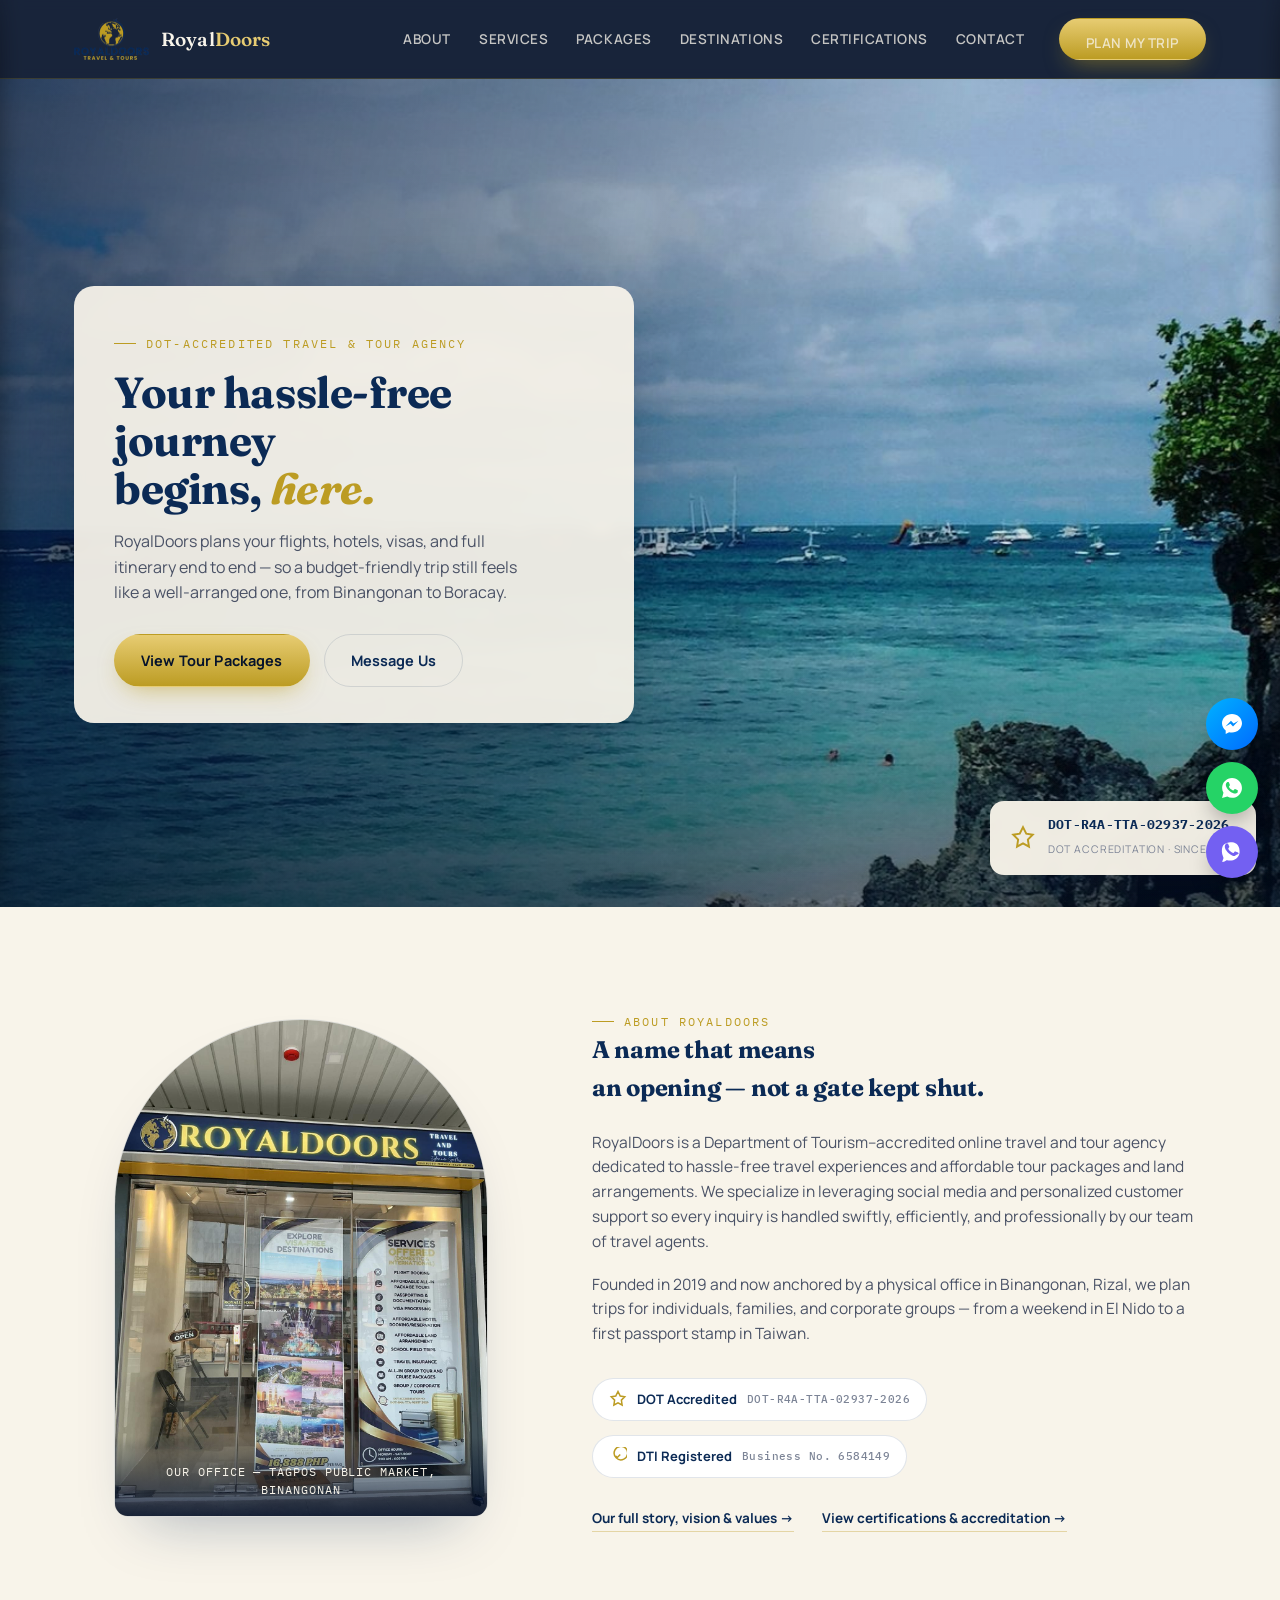
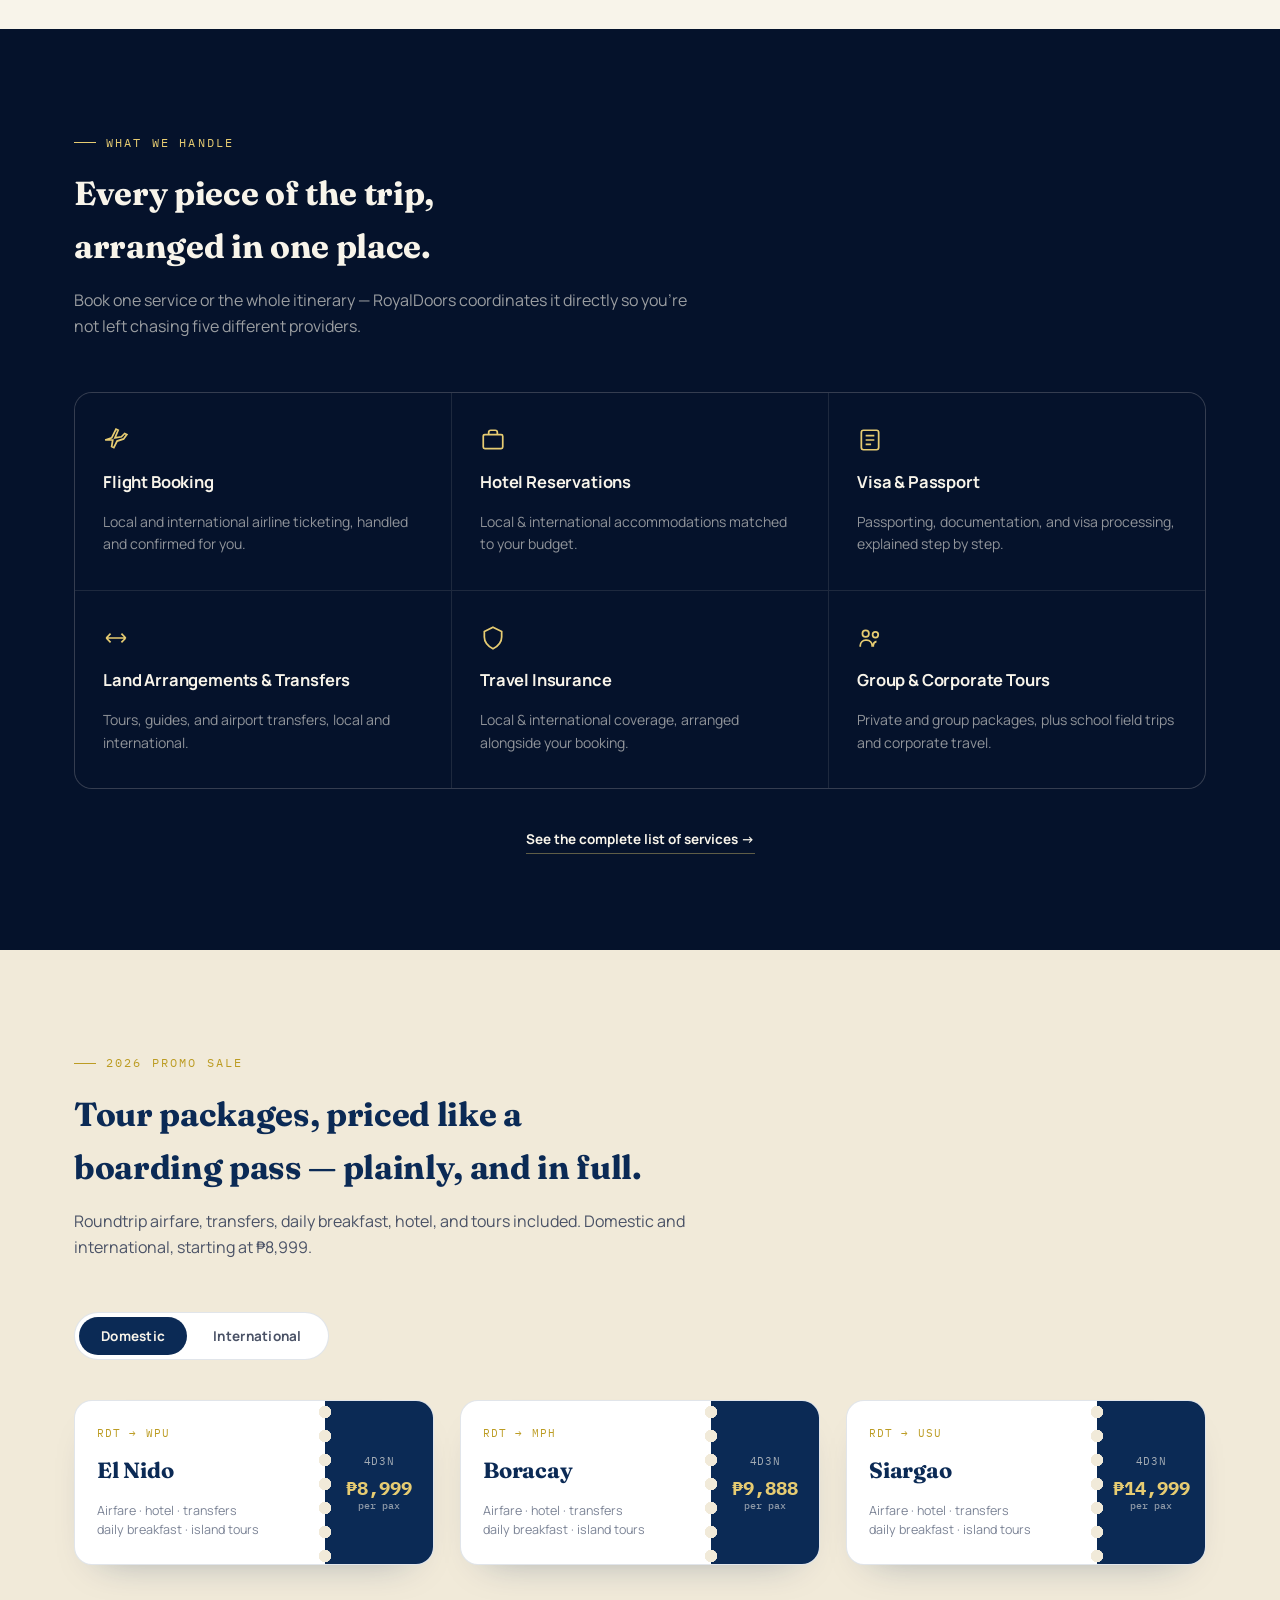
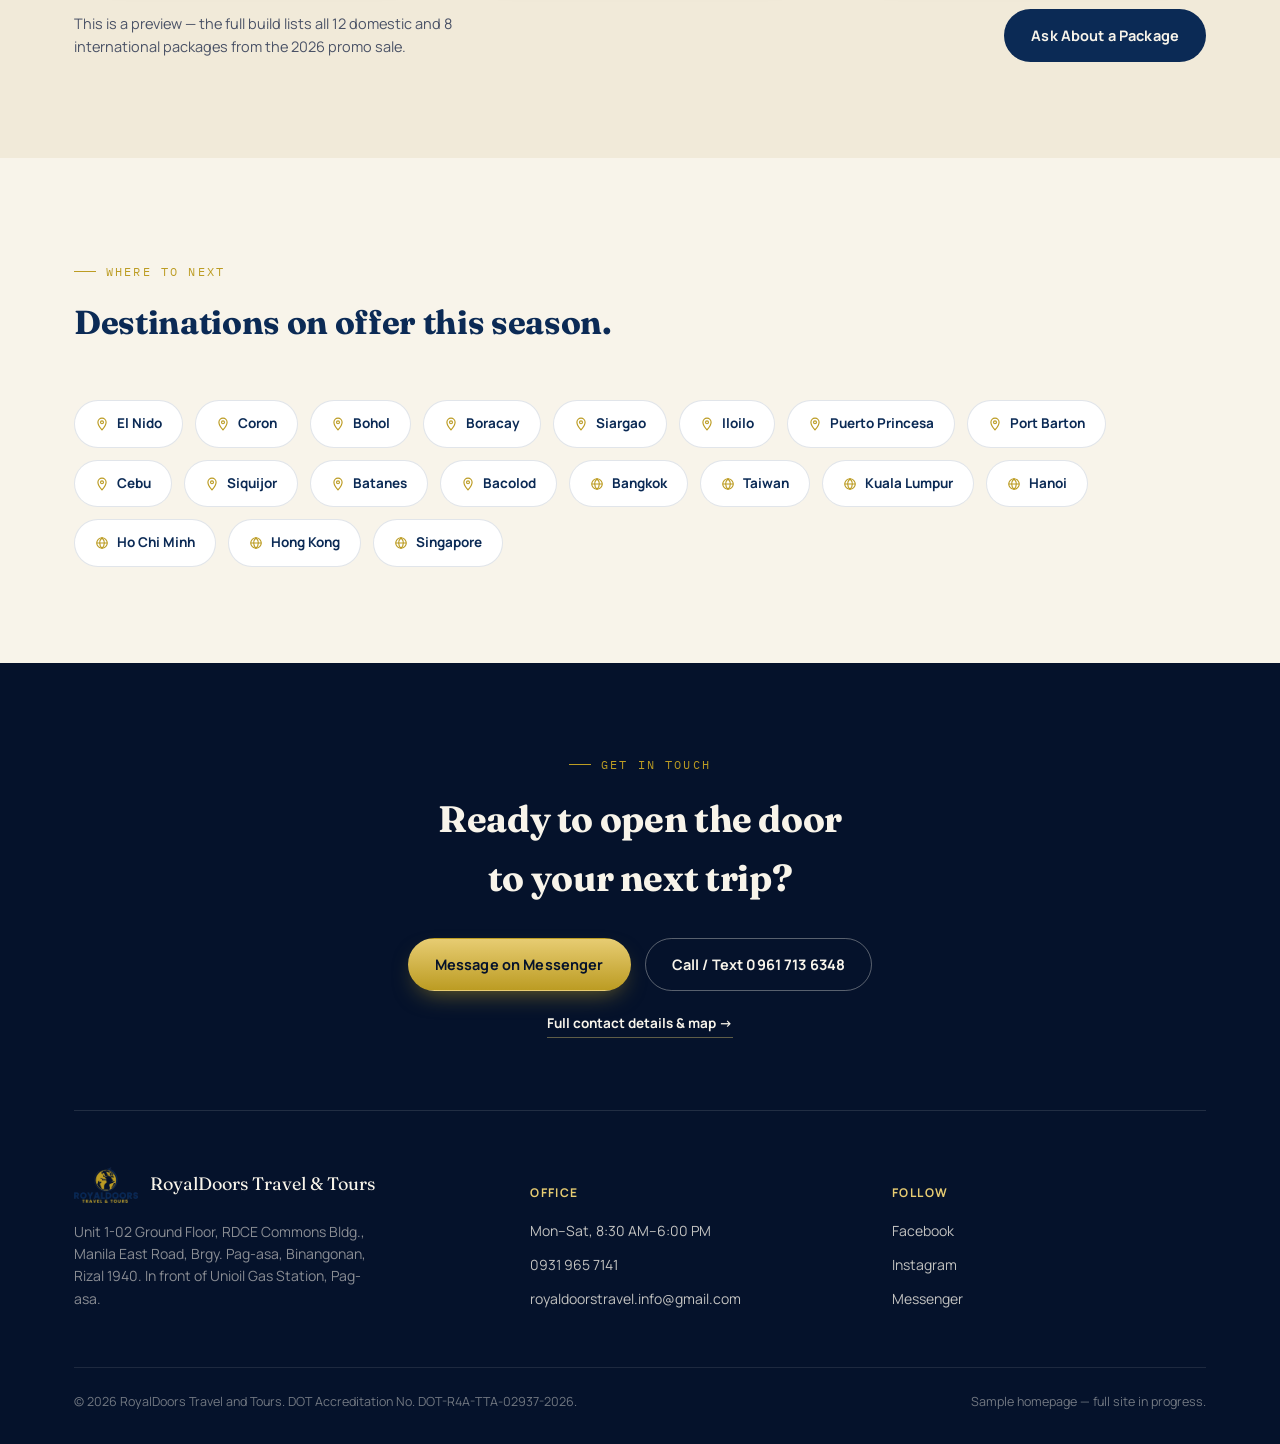
==== index.html @ 7f37183a "Initial site build: homepage, About, Services, Certifications, Contact Luxury website refresh for Ro" ====
<!DOCTYPE html>
<html lang="en">
<head>
<meta charset="UTF-8" />
<meta name="viewport" content="width=device-width, initial-scale=1.0" />
<title>RoyalDoors Travel &amp; Tours | DOT-Accredited Travel Agency in Binangonan, Rizal</title>
<meta name="description" content="RoyalDoors Travel and Tours — DOT-accredited, budget-friendly travel agency in Binangonan, Rizal offering affordable domestic and international tour packages, flight booking, visa processing, and hassle-free travel planning." />
<meta property="og:title" content="RoyalDoors Travel & Tours" />
<meta property="og:description" content="Your hassle-free journey begins, here. Affordable domestic & international tour packages, DOT-accredited." />
<meta property="og:image" content="assets/images/logo.png" />
<meta property="og:type" content="website" />
<link rel="icon" href="assets/images/logo.png" type="image/png" />
<link rel="preconnect" href="https://fonts.googleapis.com" />
<link rel="preconnect" href="https://fonts.gstatic.com" crossorigin />
<link href="https://fonts.googleapis.com/css2?family=Fraunces:ital,opsz,wght@0,9..144,500;0,9..144,600;1,9..144,500&family=Manrope:wght@500;600;700;800&family=IBM+Plex+Mono:wght@500;600&display=swap" rel="stylesheet" />
<link rel="stylesheet" href="styles.css" />
</head>
<body>

<div class="preloader" id="preloader" aria-hidden="true">
  <div class="door door-left">
    <span class="door-panel door-panel-top"></span>
    <span class="door-panel door-panel-bottom"></span>
    <span class="door-handle"></span>
  </div>
  <div class="door door-right">
    <span class="door-panel door-panel-top"></span>
    <span class="door-panel door-panel-bottom"></span>
    <span class="door-handle"></span>
  </div>
  <div class="preloader-mark">
    <img src="assets/images/logo.png" alt="RoyalDoors Travel and Tours" />
  </div>
</div>

<header class="site-header">
  <div class="container">
    <a class="brand" href="index.html">
      <img src="assets/images/logo.png" alt="RoyalDoors Travel and Tours logo" />
      <span class="brand-word">Royal<span>Doors</span></span>
    </a>
    <nav class="main-nav" id="main-nav">
      <ul>
        <li><a href="about.html">About</a></li>
        <li><a href="services.html">Services</a></li>
        <li><a href="index.html#packages">Packages</a></li>
        <li><a href="index.html#destinations">Destinations</a></li>
        <li><a href="certifications.html">Certifications</a></li>
        <li><a href="contact.html">Contact</a></li>
      </ul>
      <a class="btn btn-gold" href="contact.html">Plan My Trip</a>
    </nav>
    <button class="nav-toggle" id="nav-toggle" aria-label="Toggle navigation" aria-expanded="false" aria-controls="main-nav">
      <span></span><span></span><span></span>
    </button>
  </div>
</header>

<main id="top">

  <!-- HERO -->
  <section class="hero" id="hero">
    <div class="hero-media">
      <img class="hero-photo" id="hero-photo" src="assets/images/hero_boracay.jpg" alt="Turquoise water and a rocky, palm-topped headland at White Beach, Boracay" />
      <div class="hero-scrim"></div>
    </div>

    <div class="container hero-content">
      <div class="hero-card">
        <span class="eyebrow">DOT-Accredited Travel &amp; Tour Agency</span>
        <h1>Your hassle&#8209;free journey<br />begins, <em>here.</em></h1>
        <p class="lede">RoyalDoors plans your flights, hotels, visas, and full itinerary end to end — so a budget-friendly trip still feels like a well-arranged one, from Binangonan to Boracay.</p>
        <div class="hero-actions">
          <a class="btn btn-gold" href="#packages">View Tour Packages</a>
          <a class="btn btn-outline" href="#contact">Message Us</a>
        </div>
      </div>
    </div>

    <div class="hero-badge">
      <svg width="26" height="26" viewBox="0 0 24 24" fill="none" stroke="currentColor" stroke-width="1.8"><path d="M12 2l3 6 6 1-4.5 4.5 1 6.5-5.5-3-5.5 3 1-6.5L3 9l6-1z"/></svg>
      <div>
        <b>DOT-R4A-TTA-02937-2026</b>
        <span>DOT Accreditation &middot; Since 2019</span>
      </div>
    </div>
  </section>

  <!-- ABOUT -->
  <section class="about" id="about">
    <div class="container about-grid">
      <figure class="about-photo">
        <img src="assets/images/office.jpg" alt="RoyalDoors Travel and Tours storefront in Tagpos Public Market, Binangonan, Rizal" />
        <figcaption>Our office &mdash; Tagpos Public Market, Binangonan</figcaption>
      </figure>
      <div class="about-body">
        <span class="eyebrow">About RoyalDoors</span>
        <h2>A name that means<br />an opening &mdash; not a gate kept shut.</h2>
        <p>RoyalDoors is a Department of Tourism&ndash;accredited online travel and tour agency dedicated to hassle-free travel experiences and affordable tour packages and land arrangements. We specialize in leveraging social media and personalized customer support so every inquiry is handled swiftly, efficiently, and professionally by our team of travel agents.</p>
        <p>Founded in 2019 and now anchored by a physical office in Binangonan, Rizal, we plan trips for individuals, families, and corporate groups &mdash; from a weekend in El Nido to a first passport stamp in Taiwan.</p>
        <div class="credential-row">
          <span class="credential">
            <svg width="18" height="18" viewBox="0 0 24 24" fill="none" stroke="currentColor" stroke-width="2"><path d="M12 2l3 6 6 1-4.5 4.5 1 6.5-5.5-3-5.5 3 1-6.5L3 9l6-1z"/></svg>
            DOT Accredited <small>DOT-R4A-TTA-02937-2026</small>
          </span>
          <span class="credential">
            <svg width="18" height="18" viewBox="0 0 24 24" fill="none" stroke="currentColor" stroke-width="2"><path d="M9 12l2 2 4-4M7.8 4.2A9 9 0 1119.8 16.2 9 9 0 017.8 4.2z"/></svg>
            DTI Registered <small>Business No. 6584149</small>
          </span>
        </div>
        <div class="section-links">
          <a class="text-link" href="about.html">Our full story, vision &amp; values &rarr;</a>
          <a class="text-link" href="certifications.html">View certifications &amp; accreditation &rarr;</a>
        </div>
      </div>
    </div>
  </section>

  <!-- SERVICES -->
  <section class="services" id="services">
    <div class="container">
      <div class="section-head">
        <span class="eyebrow">What We Handle</span>
        <h2>Every piece of the trip, arranged in one place.</h2>
        <p>Book one service or the whole itinerary &mdash; RoyalDoors coordinates it directly so you're not left chasing five different providers.</p>
      </div>
      <div class="service-grid">
        <div class="service-card">
          <svg width="26" height="26" viewBox="0 0 24 24" fill="none" stroke="currentColor" stroke-width="1.6"><path d="M2 12l6-2 4-8 2 1-3 7 6-1 3-3 2 1-3 4-6 2-3 6-2-1 1-6z"/></svg>
          <h3>Flight Booking</h3>
          <p>Local and international airline ticketing, handled and confirmed for you.</p>
        </div>
        <div class="service-card">
          <svg width="26" height="26" viewBox="0 0 24 24" fill="none" stroke="currentColor" stroke-width="1.6"><rect x="3" y="7" width="18" height="13" rx="1.5"/><path d="M8 7V5a2 2 0 012-2h4a2 2 0 012 2v2"/></svg>
          <h3>Hotel Reservations</h3>
          <p>Local &amp; international accommodations matched to your budget.</p>
        </div>
        <div class="service-card">
          <svg width="26" height="26" viewBox="0 0 24 24" fill="none" stroke="currentColor" stroke-width="1.6"><rect x="4" y="3" width="16" height="18" rx="2"/><path d="M8 8h8M8 12h8M8 16h5"/></svg>
          <h3>Visa &amp; Passport</h3>
          <p>Passporting, documentation, and visa processing, explained step by step.</p>
        </div>
        <div class="service-card">
          <svg width="26" height="26" viewBox="0 0 24 24" fill="none" stroke="currentColor" stroke-width="1.6"><path d="M3 12h18M3 12l4-4M3 12l4 4M21 12l-4-4M21 12l-4 4"/></svg>
          <h3>Land Arrangements &amp; Transfers</h3>
          <p>Tours, guides, and airport transfers, local and international.</p>
        </div>
        <div class="service-card">
          <svg width="26" height="26" viewBox="0 0 24 24" fill="none" stroke="currentColor" stroke-width="1.6"><path d="M12 2l8 4v5c0 5-3.5 8.5-8 11-4.5-2.5-8-6-8-11V6z"/></svg>
          <h3>Travel Insurance</h3>
          <p>Local &amp; international coverage, arranged alongside your booking.</p>
        </div>
        <div class="service-card">
          <svg width="26" height="26" viewBox="0 0 24 24" fill="none" stroke="currentColor" stroke-width="1.6"><circle cx="8" cy="8" r="3"/><circle cx="17" cy="9" r="2.6"/><path d="M3 20v-1a5 5 0 015-5h1a5 5 0 015 5v1M15 20v-1a4 4 0 013-3.87"/></svg>
          <h3>Group &amp; Corporate Tours</h3>
          <p>Private and group packages, plus school field trips and corporate travel.</p>
        </div>
      </div>
      <div class="section-links center">
        <a class="text-link light" href="services.html">See the complete list of services &rarr;</a>
      </div>
    </div>
  </section>

  <!-- PACKAGES -->
  <section class="packages" id="packages">
    <div class="container">
      <div class="section-head">
        <span class="eyebrow">2026 Promo Sale</span>
        <h2>Tour packages, priced like a boarding pass &mdash; plainly, and in full.</h2>
        <p>Roundtrip airfare, transfers, daily breakfast, hotel, and tours included. Domestic and international, starting at ₱8,999.</p>
      </div>

      <div class="package-tabs" role="tablist" aria-label="Package regions">
        <button type="button" class="is-active" data-tab="domestic" role="tab" aria-selected="true">Domestic</button>
        <button type="button" data-tab="international" role="tab" aria-selected="false">International</button>
      </div>

      <div class="package-grid" id="package-grid" data-view="domestic">

        <article class="ticket" data-region="domestic">
          <div class="ticket-main">
            <span class="ticket-route">RDT &rarr; WPU</span>
            <h3 class="ticket-dest">El Nido</h3>
            <p class="ticket-includes">Airfare &middot; hotel &middot; transfers<br />daily breakfast &middot; island tours</p>
          </div>
          <div class="ticket-stub">
            <span class="nights">4D3N</span>
            <span class="price">&#8369;8,999<small>per pax</small></span>
          </div>
        </article>

        <article class="ticket" data-region="domestic">
          <div class="ticket-main">
            <span class="ticket-route">RDT &rarr; MPH</span>
            <h3 class="ticket-dest">Boracay</h3>
            <p class="ticket-includes">Airfare &middot; hotel &middot; transfers<br />daily breakfast &middot; island tours</p>
          </div>
          <div class="ticket-stub">
            <span class="nights">4D3N</span>
            <span class="price">&#8369;9,888<small>per pax</small></span>
          </div>
        </article>

        <article class="ticket" data-region="domestic">
          <div class="ticket-main">
            <span class="ticket-route">RDT &rarr; USU</span>
            <h3 class="ticket-dest">Siargao</h3>
            <p class="ticket-includes">Airfare &middot; hotel &middot; transfers<br />daily breakfast &middot; island tours</p>
          </div>
          <div class="ticket-stub">
            <span class="nights">4D3N</span>
            <span class="price">&#8369;14,999<small>per pax</small></span>
          </div>
        </article>

        <article class="ticket" data-region="international" style="display:none;">
          <div class="ticket-main">
            <span class="ticket-route">RDT &rarr; BKK</span>
            <h3 class="ticket-dest">Bangkok</h3>
            <p class="ticket-includes">Roundtrip airfare &middot; hotel<br />transfers &middot; daily breakfast &middot; tours</p>
          </div>
          <div class="ticket-stub">
            <span class="nights">4D3N</span>
            <span class="price">&#8369;16,888<small>per pax</small></span>
          </div>
        </article>

        <article class="ticket" data-region="international" style="display:none;">
          <div class="ticket-main">
            <span class="ticket-route">RDT &rarr; SIN</span>
            <h3 class="ticket-dest">Singapore</h3>
            <p class="ticket-includes">Roundtrip airfare &middot; hotel<br />transfers &middot; daily breakfast &middot; tours</p>
          </div>
          <div class="ticket-stub">
            <span class="nights">4D3N</span>
            <span class="price">&#8369;23,888<small>per pax</small></span>
          </div>
        </article>

        <article class="ticket" data-region="international" style="display:none;">
          <div class="ticket-main">
            <span class="ticket-route">RDT &rarr; KUL</span>
            <h3 class="ticket-dest">Kuala Lumpur</h3>
            <p class="ticket-includes">Roundtrip airfare &middot; hotel<br />transfers &middot; daily breakfast &middot; tours</p>
          </div>
          <div class="ticket-stub">
            <span class="nights">4D3N</span>
            <span class="price">&#8369;17,888<small>per pax</small></span>
          </div>
        </article>

      </div>

      <div class="packages-more">
        <p>This is a preview &mdash; the full build lists all 12 domestic and 8 international packages from the 2026 promo sale.</p>
        <a class="btn btn-navy" href="#contact">Ask About a Package</a>
      </div>
    </div>
  </section>

  <!-- DESTINATIONS -->
  <section class="destinations" id="destinations">
    <div class="container">
      <div class="section-head">
        <span class="eyebrow">Where To Next</span>
        <h2>Destinations on offer this season.</h2>
      </div>
      <div class="dest-strip">
        <!-- Domestic -->
        <span class="dest-chip"><svg viewBox="0 0 24 24" fill="none" stroke="currentColor" stroke-width="2"><path d="M12 22s7-7.5 7-13a7 7 0 10-14 0c0 5.5 7 13 7 13z"/><circle cx="12" cy="9" r="2.5"/></svg>El Nido</span>
        <span class="dest-chip"><svg viewBox="0 0 24 24" fill="none" stroke="currentColor" stroke-width="2"><path d="M12 22s7-7.5 7-13a7 7 0 10-14 0c0 5.5 7 13 7 13z"/><circle cx="12" cy="9" r="2.5"/></svg>Coron</span>
        <span class="dest-chip"><svg viewBox="0 0 24 24" fill="none" stroke="currentColor" stroke-width="2"><path d="M12 22s7-7.5 7-13a7 7 0 10-14 0c0 5.5 7 13 7 13z"/><circle cx="12" cy="9" r="2.5"/></svg>Bohol</span>
        <span class="dest-chip"><svg viewBox="0 0 24 24" fill="none" stroke="currentColor" stroke-width="2"><path d="M12 22s7-7.5 7-13a7 7 0 10-14 0c0 5.5 7 13 7 13z"/><circle cx="12" cy="9" r="2.5"/></svg>Boracay</span>
        <span class="dest-chip"><svg viewBox="0 0 24 24" fill="none" stroke="currentColor" stroke-width="2"><path d="M12 22s7-7.5 7-13a7 7 0 10-14 0c0 5.5 7 13 7 13z"/><circle cx="12" cy="9" r="2.5"/></svg>Siargao</span>
        <span class="dest-chip"><svg viewBox="0 0 24 24" fill="none" stroke="currentColor" stroke-width="2"><path d="M12 22s7-7.5 7-13a7 7 0 10-14 0c0 5.5 7 13 7 13z"/><circle cx="12" cy="9" r="2.5"/></svg>Iloilo</span>
        <span class="dest-chip"><svg viewBox="0 0 24 24" fill="none" stroke="currentColor" stroke-width="2"><path d="M12 22s7-7.5 7-13a7 7 0 10-14 0c0 5.5 7 13 7 13z"/><circle cx="12" cy="9" r="2.5"/></svg>Puerto Princesa</span>
        <span class="dest-chip"><svg viewBox="0 0 24 24" fill="none" stroke="currentColor" stroke-width="2"><path d="M12 22s7-7.5 7-13a7 7 0 10-14 0c0 5.5 7 13 7 13z"/><circle cx="12" cy="9" r="2.5"/></svg>Port Barton</span>
        <span class="dest-chip"><svg viewBox="0 0 24 24" fill="none" stroke="currentColor" stroke-width="2"><path d="M12 22s7-7.5 7-13a7 7 0 10-14 0c0 5.5 7 13 7 13z"/><circle cx="12" cy="9" r="2.5"/></svg>Cebu</span>
        <span class="dest-chip"><svg viewBox="0 0 24 24" fill="none" stroke="currentColor" stroke-width="2"><path d="M12 22s7-7.5 7-13a7 7 0 10-14 0c0 5.5 7 13 7 13z"/><circle cx="12" cy="9" r="2.5"/></svg>Siquijor</span>
        <span class="dest-chip"><svg viewBox="0 0 24 24" fill="none" stroke="currentColor" stroke-width="2"><path d="M12 22s7-7.5 7-13a7 7 0 10-14 0c0 5.5 7 13 7 13z"/><circle cx="12" cy="9" r="2.5"/></svg>Batanes</span>
        <span class="dest-chip"><svg viewBox="0 0 24 24" fill="none" stroke="currentColor" stroke-width="2"><path d="M12 22s7-7.5 7-13a7 7 0 10-14 0c0 5.5 7 13 7 13z"/><circle cx="12" cy="9" r="2.5"/></svg>Bacolod</span>
        <!-- International -->
        <span class="dest-chip"><svg viewBox="0 0 24 24" fill="none" stroke="currentColor" stroke-width="2"><circle cx="12" cy="12" r="9"/><path d="M3 12h18M12 3c2.5 2.5 4 5.7 4 9s-1.5 6.5-4 9c-2.5-2.5-4-5.7-4-9s1.5-6.5 4-9z"/></svg>Bangkok</span>
        <span class="dest-chip"><svg viewBox="0 0 24 24" fill="none" stroke="currentColor" stroke-width="2"><circle cx="12" cy="12" r="9"/><path d="M3 12h18M12 3c2.5 2.5 4 5.7 4 9s-1.5 6.5-4 9c-2.5-2.5-4-5.7-4-9s1.5-6.5 4-9z"/></svg>Taiwan</span>
        <span class="dest-chip"><svg viewBox="0 0 24 24" fill="none" stroke="currentColor" stroke-width="2"><circle cx="12" cy="12" r="9"/><path d="M3 12h18M12 3c2.5 2.5 4 5.7 4 9s-1.5 6.5-4 9c-2.5-2.5-4-5.7-4-9s1.5-6.5 4-9z"/></svg>Kuala Lumpur</span>
        <span class="dest-chip"><svg viewBox="0 0 24 24" fill="none" stroke="currentColor" stroke-width="2"><circle cx="12" cy="12" r="9"/><path d="M3 12h18M12 3c2.5 2.5 4 5.7 4 9s-1.5 6.5-4 9c-2.5-2.5-4-5.7-4-9s1.5-6.5 4-9z"/></svg>Hanoi</span>
        <span class="dest-chip"><svg viewBox="0 0 24 24" fill="none" stroke="currentColor" stroke-width="2"><circle cx="12" cy="12" r="9"/><path d="M3 12h18M12 3c2.5 2.5 4 5.7 4 9s-1.5 6.5-4 9c-2.5-2.5-4-5.7-4-9s1.5-6.5 4-9z"/></svg>Ho Chi Minh</span>
        <span class="dest-chip"><svg viewBox="0 0 24 24" fill="none" stroke="currentColor" stroke-width="2"><circle cx="12" cy="12" r="9"/><path d="M3 12h18M12 3c2.5 2.5 4 5.7 4 9s-1.5 6.5-4 9c-2.5-2.5-4-5.7-4-9s1.5-6.5 4-9z"/></svg>Hong Kong</span>
        <span class="dest-chip"><svg viewBox="0 0 24 24" fill="none" stroke="currentColor" stroke-width="2"><circle cx="12" cy="12" r="9"/><path d="M3 12h18M12 3c2.5 2.5 4 5.7 4 9s-1.5 6.5-4 9c-2.5-2.5-4-5.7-4-9s1.5-6.5 4-9z"/></svg>Singapore</span>
      </div>
    </div>
  </section>

</main>

<!-- FOOTER / CONTACT -->
<footer class="site-footer" id="contact">
  <div class="container">
    <div class="footer-cta">
      <span class="eyebrow">Get In Touch</span>
      <h2>Ready to open the door<br />to your next trip?</h2>
      <div class="actions">
        <a class="btn btn-gold" href="https://m.me/RoyalDoorsTravel" target="_blank" rel="noopener">Message on Messenger</a>
        <a class="btn btn-outline" href="tel:+639617136348">Call / Text 0961 713 6348</a>
      </div>
      <a class="text-link light" href="contact.html" style="margin-top:22px; display:inline-block;">Full contact details &amp; map &rarr;</a>
    </div>

    <div class="footer-grid">
      <div class="footer-col">
        <div class="footer-brand">
          <img src="assets/images/logo.png" alt="RoyalDoors Travel and Tours logo" />
          <span>RoyalDoors Travel &amp; Tours</span>
        </div>
        <p class="footer-note">Unit 1-02 Ground Floor, RDCE Commons Bldg., Manila East Road, Brgy. Pag-asa, Binangonan, Rizal 1940. In front of Unioil Gas Station, Pag-asa.</p>
      </div>
      <div class="footer-col">
        <h4>Office</h4>
        <ul>
          <li>Mon&ndash;Sat, 8:30 AM&ndash;6:00 PM</li>
          <li><a href="tel:+639319657141">0931 965 7141</a></li>
          <li><a href="mailto:royaldoorstravel.info@gmail.com">royaldoorstravel.info@gmail.com</a></li>
        </ul>
      </div>
      <div class="footer-col">
        <h4>Follow</h4>
        <ul>
          <li><a href="https://facebook.com/RoyalDoorsTravel" target="_blank" rel="noopener">Facebook</a></li>
          <li><a href="https://instagram.com/royaldoorstravelandtours" target="_blank" rel="noopener">Instagram</a></li>
          <li><a href="https://m.me/RoyalDoorsTravel" target="_blank" rel="noopener">Messenger</a></li>
        </ul>
      </div>
    </div>

    <div class="footer-bottom">
      <span>&copy; 2026 RoyalDoors Travel and Tours. DOT Accreditation No. DOT-R4A-TTA-02937-2026.</span>
      <span>Sample homepage &mdash; full site in progress.</span>
    </div>
  </div>
</footer>

<div class="chat-dock">
  <a class="chat-messenger" href="https://m.me/RoyalDoorsTravel" target="_blank" rel="noopener" aria-label="Chat on Messenger">
    <svg width="24" height="24" viewBox="0 0 24 24" fill="currentColor"><path d="M12 2C6.48 2 2 6.14 2 11.25c0 2.9 1.44 5.49 3.7 7.19V22l3.38-1.86c.9.25 1.87.38 2.92.38 5.52 0 10-4.14 10-9.27C22 6.14 17.52 2 12 2zm1.02 12.48l-2.56-2.73-4.98 2.73 5.48-5.82 2.62 2.73 4.92-2.73-5.48 5.82z"/></svg>
  </a>
  <a class="chat-whatsapp" href="https://wa.me/639617136348" target="_blank" rel="noopener" aria-label="Chat on WhatsApp">
    <svg width="24" height="24" viewBox="0 0 24 24" fill="currentColor"><path d="M12.04 2C6.58 2 2.13 6.45 2.13 11.91c0 1.75.46 3.45 1.32 4.95L2.05 22l5.25-1.38a9.9 9.9 0 004.74 1.21h.01c5.46 0 9.91-4.45 9.91-9.91C21.96 6.45 17.5 2 12.04 2zm5.8 14.11c-.24.68-1.4 1.3-1.93 1.36-.5.06-1.09.28-3.65-.76-3.07-1.24-5.05-4.32-5.2-4.52-.15-.2-1.25-1.66-1.25-3.17s.79-2.25 1.07-2.56c.28-.31.6-.38.8-.38.2 0 .4 0 .58.01.19.01.44-.07.68.53.24.6.83 2.07.9 2.22.07.15.12.33.02.53-.1.2-.15.33-.3.5-.15.17-.31.38-.44.51-.15.15-.3.31-.13.6.17.3.75 1.24 1.62 2.01 1.11.99 2.05 1.3 2.35 1.45.3.15.47.12.65-.08.18-.2.75-.87.95-1.17.2-.3.4-.25.66-.15.27.1 1.72.81 2.02.96.3.15.5.22.57.35.07.13.07.75-.17 1.43z"/></svg>
  </a>
  <a class="chat-viber" href="viber://chat?number=%2B639617136348" aria-label="Chat on Viber">
    <svg width="24" height="24" viewBox="0 0 24 24" fill="currentColor"><path d="M12.1 2.2C8.8 2.1 3.9 2.9 2.5 6.7c-.9 2.5-1 6.3.6 10 .2.5.5 1.2.3 1.7-.3.9-.9 2.4-1.1 3.1-.1.3.1.6.4.5 1-.3 2.6-1.1 3.4-1.6.4-.2.7-.2 1.1-.1 1.4.3 2.9.4 4.3.2 4.7-.6 7.9-4 8.1-8.3.3-5.6-2.5-9.5-7.5-9.9zm3.9 12.7c-.2.4-.9.9-1.3 1-.6.2-1.1.2-2.6-.4-3.5-1.4-5.7-4.9-5.9-5.2-.2-.3-1.4-1.9-1.4-3.6s.9-2.5 1.2-2.9c.3-.3.7-.4.9-.4h.6c.2 0 .5-.1.7.5.3.7 1 2.4 1.1 2.6.1.2.1.4 0 .6-.1.2-.2.4-.3.5-.2.2-.3.4-.5.6-.2.2-.3.4-.1.7.2.3.9 1.5 1.9 2.4 1.3 1.2 2.4 1.5 2.7 1.7.3.2.5.1.7-.1.2-.2.8-1 1.1-1.3.2-.3.5-.2.8-.1.3.1 2 .9 2.3 1.1.3.2.5.3.6.4.1.2.1.7-.1 1.1z"/></svg>
  </a>
</div>

<script src="script.js"></script>
</body>
</html>
---- styles.css ----
/* ==========================================================================
   RoyalDoors Travel & Tours — brand tokens
   Palette sampled from the client's own logo (navy #0B2A55 / gold #BC9C23).
   Deliberately single-theme: this is a fixed brand identity, not a UI that
   should invert with the visitor's OS setting.
   ========================================================================== */

:root {
  --navy-950: #05122b;
  --navy-800: #0b2a55;
  --navy-700: #123a72;
  --navy-600: #1b3f73;
  --gold-500: #bc9c23;
  --gold-300: #e7cc72;
  --gold-100: #f6ecc9;
  --paper-50: #f8f4ea;
  --paper-100: #f1ead9;
  --ink-800: #1e2430;
  --ink-600: #4a5266;
  --ink-400: #7c8496;
  --line-gold: rgba(188, 156, 35, 0.35);
  --line-navy: rgba(11, 42, 85, 0.12);

  --font-display: "Fraunces", "Iowan Old Style", "Palatino Linotype", serif;
  --font-body: "Manrope", "Segoe UI", system-ui, sans-serif;
  --font-mono: "IBM Plex Mono", "SFMono-Regular", Menlo, monospace;

  --container: 1180px;
  --radius-card: 18px;
}

*, *::before, *::after { box-sizing: border-box; }

html { scroll-behavior: smooth; }
@media (prefers-reduced-motion: reduce) {
  html { scroll-behavior: auto; }
  * { animation-duration: 0.001ms !important; animation-iteration-count: 1 !important; transition-duration: 0.001ms !important; }
  /* the preloader is the one moment on the page that should still be seen —
     give it a short, real transition instead of the instant-kill above
     (a more specific selector wins over the `*` rule at equal !important weight) */
  .door-left, .door-right { animation-duration: 0.7s !important; animation-delay: 0.15s !important; }
  .preloader-mark { animation-duration: 0.4s !important; animation-delay: 0.45s !important; }
}

body {
  margin: 0;
  background: var(--paper-50);
  color: var(--ink-800);
  font-family: var(--font-body);
  font-size: 16px;
  line-height: 1.6;
  -webkit-font-smoothing: antialiased;
}

img { max-width: 100%; display: block; }

h1, h2, h3 {
  font-family: var(--font-display);
  color: var(--navy-800);
  margin: 0;
  text-wrap: balance;
  letter-spacing: -0.01em;
}

p { margin: 0; }

a { color: inherit; text-decoration: none; }

.container {
  width: 100%;
  max-width: var(--container);
  margin-inline: auto;
  padding-inline: 24px;
}

.eyebrow {
  display: inline-flex;
  align-items: center;
  gap: 10px;
  font-family: var(--font-mono);
  font-size: 12px;
  letter-spacing: 0.18em;
  text-transform: uppercase;
  color: var(--gold-500);
}

.eyebrow::before {
  content: "";
  width: 22px;
  height: 1px;
  background: var(--gold-500);
}

/* ----------------------------- buttons ---------------------------------- */

.btn {
  display: inline-flex;
  align-items: center;
  gap: 8px;
  padding: 14px 26px;
  border-radius: 999px;
  font-family: var(--font-body);
  font-weight: 700;
  font-size: 14.5px;
  letter-spacing: 0.01em;
  border: 1px solid transparent;
  cursor: pointer;
  transition: transform 0.2s ease, box-shadow 0.2s ease, background 0.2s ease, color 0.2s ease;
}
.btn:focus-visible { outline: 2px solid var(--gold-300); outline-offset: 3px; }

.btn-gold {
  background: linear-gradient(180deg, var(--gold-300), var(--gold-500));
  color: var(--navy-950);
  box-shadow: 0 10px 24px -10px rgba(188, 156, 35, 0.65);
}
.btn-gold:hover { transform: translateY(-2px); box-shadow: 0 14px 28px -10px rgba(188, 156, 35, 0.75); }

.btn-outline {
  background: transparent;
  border-color: rgba(247, 243, 234, 0.35);
  color: var(--paper-50);
}
.btn-outline:hover { background: rgba(247, 243, 234, 0.1); border-color: rgba(247, 243, 234, 0.6); }

.btn-navy {
  background: var(--navy-800);
  color: var(--paper-50);
}
.btn-navy:hover { transform: translateY(-2px); background: var(--navy-950); }

/* ------------------------------- header ---------------------------------- */

.site-header {
  position: sticky;
  top: 0;
  z-index: 100;
  background: rgba(5, 18, 43, 0.92);
  backdrop-filter: blur(10px);
  border-bottom: 1px solid rgba(188, 156, 35, 0.22);
}

.site-header .container {
  display: flex;
  align-items: center;
  justify-content: space-between;
  height: 78px;
}

.brand { display: flex; align-items: center; gap: 12px; }
.brand img { height: 42px; width: auto; }
.brand-word { font-family: var(--font-display); font-weight: 600; font-size: 19px; color: var(--paper-50); letter-spacing: 0.01em; }
.brand-word span { color: var(--gold-300); }

.main-nav { display: flex; align-items: center; gap: 34px; }
.main-nav ul { list-style: none; display: flex; gap: 28px; margin: 0; padding: 0; }
.main-nav a {
  font-size: 13.5px;
  font-weight: 600;
  letter-spacing: 0.04em;
  text-transform: uppercase;
  color: rgba(247, 243, 234, 0.78);
  position: relative;
  padding-bottom: 4px;
}
.main-nav a:hover { color: var(--paper-50); }
.main-nav a::after {
  content: "";
  position: absolute;
  left: 50%; right: 50%; bottom: -2px;
  height: 2px;
  background: var(--gold-500);
  transition: left 0.25s ease, right 0.25s ease;
}
.main-nav a:hover::after { left: 0; right: 0; }

.nav-toggle {
  display: none;
  flex-direction: column;
  gap: 5px;
  background: none;
  border: none;
  cursor: pointer;
  padding: 8px;
}
.nav-toggle span { width: 24px; height: 2px; background: var(--paper-50); border-radius: 2px; }

/* ------------------------------ preloader ---------------------------------- */
/* a full-viewport pair of royal doors, shown once on first paint, that swing
   open to reveal the page. perspective lives on the fixed wrapper so the
   doors (its children) get true hinge-rotation foreshortening. */

/* deliberately no background here: the two door panels below are what's
   opaque. that way the reveal works from CSS alone the instant they rotate
   open — it doesn't depend on JS ever running or timing out correctly. */
.preloader {
  position: fixed;
  inset: 0;
  z-index: 9999;
  overflow: hidden;
  perspective: 2600px;
  pointer-events: none;
}
.preloader-done { display: none; }

.preloader-mark {
  position: absolute;
  top: 50%; left: 50%;
  z-index: 2;
  transform: translate(-50%, -50%);
  animation: preloaderMarkOut 0.7s ease-in 0.85s both;
}
.preloader-mark img { height: 76px; width: auto; margin-inline: auto; filter: drop-shadow(0 8px 20px rgba(0,0,0,0.4)); }
@keyframes preloaderMarkOut {
  from { opacity: 1; transform: translate(-50%, -50%) scale(1); }
  to   { opacity: 0; transform: translate(-50%, -50%) scale(0.82); }
}

/* the two door panels — shared look used by both the full-screen preloader
   and can be reused anywhere else a "door" element is needed */
.door {
  position: absolute;
  top: 0; bottom: 0;
  width: 50%;
  z-index: 1;
  pointer-events: auto;
  background-image:
    repeating-linear-gradient(90deg, rgba(255,255,255,0.025) 0 2px, transparent 2px 7px),
    linear-gradient(155deg, #1a4a86 0%, #0e2f61 45%, #071b3c 100%);
  box-shadow: inset 0 0 0 1px rgba(231, 204, 114, 0.12), 0 0 60px rgba(0,0,0,0.4);
}
.door-left {
  left: 0;
  border-right: 3px solid var(--gold-500);
  transform-origin: left center;
  animation: swingOpenLeft 1.8s ease-in-out 0.5s both;
}
.door-right {
  right: 0;
  border-left: 3px solid var(--gold-500);
  transform-origin: right center;
  animation: swingOpenRight 1.8s ease-in-out 0.5s both;
}

@keyframes swingOpenLeft { from { transform: rotateY(0deg); } to { transform: rotateY(-100deg); } }
@keyframes swingOpenRight { from { transform: rotateY(0deg); } to { transform: rotateY(100deg); } }

.door-panel {
  position: absolute;
  left: 12%; right: 12%;
  border-radius: 8px;
  border: 1px solid rgba(231, 204, 114, 0.28);
  box-shadow: inset 0 0 0 1px rgba(5,18,43,0.4), inset 0 3px 14px rgba(5,18,43,0.55), 0 1px 0 rgba(255,255,255,0.04);
  background: linear-gradient(160deg, rgba(231,204,114,0.06), transparent 60%);
}
.door-panel-top { top: 7%; bottom: 53%; }
.door-panel-bottom { top: 57%; bottom: 7%; }

.door-handle {
  position: absolute;
  top: 50%;
  width: 11px; height: 42px;
  border-radius: 6px;
  transform: translateY(-50%);
  background: linear-gradient(180deg, #f6e3a1, var(--gold-500) 55%, #8a7017);
  box-shadow: 0 2px 8px rgba(0,0,0,0.5);
}
.door-left .door-handle { right: 16px; }
.door-right .door-handle { left: 16px; }

/* -------------------------------- hero ------------------------------------ */

.hero {
  position: relative;
  min-height: 92vh;
  display: flex;
  align-items: flex-end;
  overflow: hidden;
  background: var(--navy-950);
}

.hero-media { position: absolute; inset: 0; }
.hero-photo {
  position: absolute;
  top: -10%; left: 0;
  width: 100%; height: 122%;
  object-fit: cover;
  object-position: 62% 45%;
  transform: translateY(0) scale(1.05);
  will-change: transform;
}
.hero-scrim {
  position: absolute;
  inset: 0;
  background:
    linear-gradient(100deg, rgba(5,18,43,0.72) 0%, rgba(5,18,43,0.38) 42%, rgba(5,18,43,0.12) 68%),
    linear-gradient(0deg, rgba(5,18,43,0.55) 0%, transparent 32%);
}

.hero-content { position: relative; z-index: 2; width: 100%; padding-bottom: 88px; }

.hero-card {
  max-width: 560px;
  background: rgba(248, 244, 234, 0.94);
  backdrop-filter: blur(6px);
  border-radius: 20px;
  padding: 40px 40px 36px;
  box-shadow: 0 30px 70px -24px rgba(5, 18, 43, 0.55);
}

.hero-card .eyebrow { color: var(--gold-500); }

.hero-card h1 {
  font-size: clamp(2.1rem, 3.4vw, 2.9rem);
  line-height: 1.1;
  margin-top: 16px;
}
.hero-card h1 em { font-style: italic; color: var(--gold-500); }

.hero-card .lede {
  margin-top: 16px;
  max-width: 42ch;
  color: var(--ink-600);
  font-size: 16px;
}

.hero-actions {
  display: flex;
  gap: 14px;
  margin-top: 28px;
  flex-wrap: wrap;
}
.hero-card .btn-outline {
  background: transparent;
  border-color: var(--line-navy);
  color: var(--navy-800);
}
.hero-card .btn-outline:hover { background: var(--paper-100); border-color: var(--navy-800); }

.hero-badge {
  position: absolute;
  right: 24px;
  bottom: 32px;
  z-index: 2;
  display: flex;
  align-items: center;
  gap: 12px;
  background: rgba(248, 244, 234, 0.96);
  backdrop-filter: blur(6px);
  border-radius: 14px;
  padding: 14px 20px;
  box-shadow: 0 20px 44px -18px rgba(5, 18, 43, 0.5);
}
.hero-badge svg { color: var(--gold-500); flex-shrink: 0; }
.hero-badge b { display: block; font-family: var(--font-mono); font-size: 13px; color: var(--navy-800); letter-spacing: 0.02em; }
.hero-badge span { font-size: 10.5px; letter-spacing: 0.08em; text-transform: uppercase; color: var(--ink-400); }

@media (max-width: 720px) {
  .hero { min-height: 84vh; align-items: flex-end; }
  .hero-card { padding: 28px 26px 26px; border-radius: 16px; }
  .hero-badge { position: static; margin: 16px 24px 0; width: fit-content; }
  .hero-content { padding-bottom: 28px; }
}

/* ------------------------------ sections ---------------------------------- */

section { padding: 96px 0; }

.section-head {
  max-width: 640px;
  margin-bottom: 52px;
}
.section-head h2 {
  font-size: clamp(1.8rem, 2.6vw, 2.4rem);
  margin-top: 14px;
}
.section-head p {
  margin-top: 16px;
  color: var(--ink-600);
  font-size: 16px;
}
.section-head.center { margin-inline: auto; text-align: center; }
.section-head.center .eyebrow { justify-content: center; }
.section-head.center .eyebrow::before { display: none; }

.divider {
  display: flex;
  align-items: center;
  justify-content: center;
  gap: 14px;
  padding: 0 0 8px;
}
.divider::before, .divider::after {
  content: "";
  height: 1px;
  width: 88px;
  background: linear-gradient(90deg, transparent, var(--line-gold));
}
.divider::after { background: linear-gradient(270deg, transparent, var(--line-gold)); }
.divider svg { color: var(--gold-500); }

/* --------------------------------- about ----------------------------------- */

.about { background: var(--paper-50); }

.about-grid {
  display: grid;
  grid-template-columns: 0.85fr 1.15fr;
  gap: 64px;
  align-items: center;
}

.about-photo {
  position: relative;
  border-radius: 190px 190px 14px 14px;
  overflow: hidden;
  border: 1px solid var(--line-navy);
  box-shadow: 0 30px 60px -30px rgba(11, 42, 85, 0.35);
}
.about-photo img { width: 100%; height: 100%; object-fit: cover; aspect-ratio: 3/4; }
.about-photo figcaption {
  position: absolute;
  left: 0; right: 0; bottom: 0;
  background: linear-gradient(0deg, rgba(5,18,43,0.88), transparent);
  color: var(--paper-50);
  font-family: var(--font-mono);
  font-size: 11.5px;
  letter-spacing: 0.08em;
  text-transform: uppercase;
  padding: 26px 20px 16px;
  text-align: center;
}

.about-body p { color: var(--ink-600); margin-top: 18px; font-size: 15.5px; }
.about-body p:first-of-type { margin-top: 22px; }

.credential-row {
  margin-top: 32px;
  display: flex;
  gap: 14px;
  flex-wrap: wrap;
}
.credential {
  display: flex;
  align-items: center;
  gap: 10px;
  padding: 10px 16px;
  border: 1px solid var(--line-navy);
  border-radius: 999px;
  background: #fff;
  font-size: 13px;
  font-weight: 700;
  color: var(--navy-800);
}
.credential svg { color: var(--gold-500); flex-shrink: 0; }
.credential small { display: block; font-weight: 500; color: var(--ink-400); font-family: var(--font-mono); font-size: 10.5px; letter-spacing: 0.04em; }

/* -------------------------------- services --------------------------------- */

.services { background: var(--navy-950); }
.services .section-head h2, .services .eyebrow { color: var(--paper-50); }
.services .section-head p { color: rgba(247, 243, 234, 0.62); }
.services .eyebrow { color: var(--gold-300); }
.services .eyebrow::before { background: var(--gold-300); }

.service-grid {
  display: grid;
  grid-template-columns: repeat(3, 1fr);
  gap: 1px;
  background: rgba(247, 243, 234, 0.1);
  border: 1px solid rgba(247, 243, 234, 0.1);
  border-radius: var(--radius-card);
  overflow: hidden;
}

.service-card {
  background: var(--navy-950);
  padding: 34px 28px;
  display: flex;
  flex-direction: column;
  gap: 16px;
  transition: background 0.25s ease;
}
.service-card:hover { background: #0a2148; }
.service-card svg { color: var(--gold-300); }
.service-card h3 { font-family: var(--font-body); font-size: 16.5px; color: var(--paper-50); font-weight: 700; }
.service-card p { color: rgba(247, 243, 234, 0.58); font-size: 14px; }

/* -------------------------------- packages ---------------------------------- */

.packages { background: var(--paper-100); }

.package-tabs {
  display: inline-flex;
  gap: 4px;
  padding: 4px;
  background: #fff;
  border: 1px solid var(--line-navy);
  border-radius: 999px;
  margin-bottom: 40px;
}
.package-tabs button {
  border: none;
  background: transparent;
  padding: 10px 22px;
  border-radius: 999px;
  font-family: var(--font-body);
  font-weight: 700;
  font-size: 13.5px;
  letter-spacing: 0.02em;
  color: var(--ink-600);
  cursor: pointer;
  transition: background 0.2s ease, color 0.2s ease;
}
.package-tabs button.is-active { background: var(--navy-800); color: var(--paper-50); }

.package-grid {
  display: grid;
  grid-template-columns: repeat(3, 1fr);
  gap: 26px;
}

.ticket {
  display: grid;
  grid-template-columns: 1fr 108px;
  background: #fff;
  border: 1px solid var(--line-navy);
  border-radius: var(--radius-card);
  box-shadow: 0 18px 40px -26px rgba(11, 42, 85, 0.4);
  overflow: hidden;
  transition: transform 0.25s ease, box-shadow 0.25s ease;
}
.ticket:hover { transform: translateY(-5px); box-shadow: 0 26px 48px -24px rgba(11, 42, 85, 0.5); }

.ticket-main { padding: 24px 22px; display: flex; flex-direction: column; gap: 10px; }
.ticket-route { font-family: var(--font-mono); font-size: 11px; letter-spacing: 0.1em; color: var(--gold-500); text-transform: uppercase; }
.ticket-dest { font-family: var(--font-display); font-size: 22px; color: var(--navy-800); }
.ticket-includes { font-size: 12.5px; color: var(--ink-400); line-height: 1.5; margin-top: 4px; }

.ticket-stub {
  position: relative;
  background: var(--navy-800);
  color: var(--paper-50);
  display: flex;
  flex-direction: column;
  align-items: center;
  justify-content: center;
  gap: 6px;
  padding: 16px 8px;
  text-align: center;
}
.ticket-stub::before {
  content: "";
  position: absolute;
  left: -8px; top: -1px; bottom: -1px;
  width: 16px;
  background-image: radial-gradient(circle at 8px 12px, var(--paper-100) 0 6px, transparent 6.5px);
  background-size: 16px 24px;
  background-repeat: repeat-y;
}
.ticket-stub .nights { font-family: var(--font-mono); font-size: 11px; letter-spacing: 0.06em; color: rgba(247,243,234,0.65); }
.ticket-stub .price { font-family: var(--font-mono); font-weight: 700; font-size: 19px; color: var(--gold-300); line-height: 1.2; }
.ticket-stub .price small { display: block; font-size: 10px; color: rgba(247,243,234,0.55); font-weight: 500; }

.packages-more {
  margin-top: 44px;
  display: flex;
  align-items: center;
  justify-content: space-between;
  gap: 20px;
  flex-wrap: wrap;
}
.packages-more p { color: var(--ink-600); font-size: 14.5px; max-width: 44ch; }

/* ------------------------------ destinations --------------------------------- */

.destinations { background: var(--paper-50); }
.dest-strip {
  display: flex;
  flex-wrap: wrap;
  gap: 12px;
}
.dest-chip {
  padding: 12px 20px;
  border: 1px solid var(--line-navy);
  border-radius: 999px;
  font-size: 13.5px;
  font-weight: 700;
  color: var(--navy-800);
  background: #fff;
  display: flex;
  align-items: center;
  gap: 8px;
  transition: border-color 0.2s ease, background 0.2s ease;
}
.dest-chip:hover { border-color: var(--gold-500); background: var(--gold-100); }
.dest-chip svg { color: var(--gold-500); width: 14px; height: 14px; }

/* --------------------------------- footer ------------------------------------ */

.site-footer { background: var(--navy-950); color: rgba(247, 243, 234, 0.78); padding: 84px 0 32px; }

.footer-cta {
  text-align: center;
  padding-bottom: 72px;
  border-bottom: 1px solid rgba(247, 243, 234, 0.12);
  margin-bottom: 56px;
}
.footer-cta h2 { color: var(--paper-50); font-size: clamp(1.7rem, 3vw, 2.3rem); margin-top: 16px; }
.footer-cta .actions { display: flex; gap: 14px; justify-content: center; margin-top: 30px; flex-wrap: wrap; }

.footer-grid {
  display: grid;
  grid-template-columns: 1.3fr 1fr 1fr;
  gap: 48px;
}
.footer-brand { display: flex; align-items: center; gap: 12px; margin-bottom: 18px; }
.footer-brand img { height: 36px; }
.footer-brand span { font-family: var(--font-display); font-size: 18px; color: var(--paper-50); }
.footer-col h4 { font-size: 12px; letter-spacing: 0.12em; text-transform: uppercase; color: var(--gold-300); margin-bottom: 18px; }
.footer-col ul { list-style: none; margin: 0; padding: 0; display: flex; flex-direction: column; gap: 12px; font-size: 14px; }
.footer-col a:hover { color: var(--paper-50); }
.footer-note { max-width: 34ch; font-size: 14px; color: rgba(247, 243, 234, 0.55); }

.footer-bottom {
  margin-top: 56px;
  padding-top: 24px;
  border-top: 1px solid rgba(247, 243, 234, 0.1);
  display: flex;
  justify-content: space-between;
  gap: 16px;
  flex-wrap: wrap;
  font-size: 12.5px;
  color: rgba(247, 243, 234, 0.45);
}

/* ------------------------------ floating chat -------------------------------- */

.chat-dock {
  position: fixed;
  right: 22px;
  bottom: 22px;
  z-index: 200;
  display: flex;
  flex-direction: column;
  gap: 12px;
}
.chat-dock a {
  width: 52px; height: 52px;
  border-radius: 50%;
  display: flex; align-items: center; justify-content: center;
  color: #fff;
  box-shadow: 0 12px 24px -8px rgba(0,0,0,0.4);
  transition: transform 0.2s ease;
}
.chat-dock a:hover { transform: scale(1.08); }
.chat-messenger { background: linear-gradient(135deg,#00B2FF,#006AFF); }
.chat-whatsapp { background: #25D366; }
.chat-viber { background: #7360F2; }

/* ---------------------------------- misc -------------------------------------- */

.reveal { opacity: 0; transform: translateY(18px); transition: opacity 0.6s ease, transform 0.6s ease; }
.reveal.is-visible { opacity: 1; transform: none; }

.sample-flag {
  background: var(--gold-100);
  color: var(--navy-800);
  text-align: center;
  font-family: var(--font-mono);
  font-size: 12.5px;
  letter-spacing: 0.04em;
  padding: 10px 16px;
}
.sample-flag b { color: var(--gold-500); }

/* --------------------------------- responsive ---------------------------------- */

@media (max-width: 980px) {
  .about-grid { grid-template-columns: 1fr; }
  .about-photo { max-width: 360px; margin-inline: auto; }
  .service-grid { grid-template-columns: repeat(2, 1fr); }
  .package-grid { grid-template-columns: repeat(2, 1fr); }
  .footer-grid { grid-template-columns: 1fr 1fr; }
}

@media (max-width: 720px) {
  .main-nav ul, .main-nav .btn { display: none; }
  .nav-toggle { display: flex; }
  .main-nav.is-open { position: fixed; inset: 78px 0 0 0; background: var(--navy-950); padding: 32px 24px; }
  .main-nav.is-open ul { display: flex; flex-direction: column; gap: 22px; }
  .main-nav.is-open .btn { display: inline-flex; margin-top: 28px; }
  .service-grid { grid-template-columns: 1fr; }
  .package-grid { grid-template-columns: 1fr; }
  .footer-grid { grid-template-columns: 1fr; gap: 36px; }
  section { padding: 68px 0; }
  .page-hero { padding: 150px 0 56px; }
  .contact-grid { grid-template-columns: 1fr; }
  .cert-grid { grid-template-columns: repeat(2, 1fr); }
}

/* ==========================================================================
   shared interior-page components (About / Services / Certifications / Contact)
   ========================================================================== */

.text-link {
  display: inline-block;
  font-weight: 700;
  font-size: 13.5px;
  color: var(--navy-800);
  border-bottom: 1px solid var(--line-gold);
  padding-bottom: 2px;
  transition: color 0.2s ease, border-color 0.2s ease;
}
.text-link:hover { color: var(--gold-500); border-color: var(--gold-500); }
.text-link.light { color: var(--paper-50); border-color: rgba(231, 204, 114, 0.4); }
.text-link.light:hover { color: var(--gold-300); border-color: var(--gold-300); }

.section-links { margin-top: 30px; display: flex; gap: 28px; flex-wrap: wrap; }
.section-links.center { justify-content: center; margin-top: 40px; }

/* interior page banner — a compact version of the homepage hero, no photo */
.page-hero {
  position: relative;
  background: var(--navy-950);
  padding: 190px 0 72px;
  overflow: hidden;
}
.page-hero::before {
  content: "";
  position: absolute;
  top: -30%; right: -10%;
  width: 560px; height: 560px;
  border-radius: 50%;
  background: radial-gradient(circle, rgba(231, 204, 114, 0.16), transparent 70%);
}
.page-hero .container { position: relative; z-index: 1; }
.page-hero .eyebrow { color: var(--gold-300); }
.page-hero .eyebrow::before { background: var(--gold-300); }
.page-hero h1 {
  color: var(--paper-50);
  font-size: clamp(2rem, 3.6vw, 3rem);
  margin-top: 16px;
  max-width: 16ch;
}
.page-hero p {
  margin-top: 18px;
  max-width: 56ch;
  color: rgba(247, 243, 234, 0.72);
  font-size: 16.5px;
}
.breadcrumb {
  display: flex;
  align-items: center;
  gap: 8px;
  font-size: 12.5px;
  color: rgba(247, 243, 234, 0.5);
  margin-bottom: 4px;
}
.breadcrumb a { color: rgba(247, 243, 234, 0.75); }
.breadcrumb a:hover { color: var(--gold-300); }

/* -------------------------- about page extras -------------------------- */

.pillar-grid {
  display: grid;
  grid-template-columns: repeat(3, 1fr);
  gap: 24px;
  margin-top: 12px;
}
.pillar-card {
  background: #fff;
  border: 1px solid var(--line-navy);
  border-radius: var(--radius-card);
  padding: 30px 26px;
}
.pillar-card .eyebrow { margin-bottom: 14px; }
.pillar-card p { color: var(--ink-600); font-size: 15px; margin-top: 12px; }

.values-list { display: flex; flex-direction: column; gap: 22px; margin-top: 8px; }
.value-row { display: grid; grid-template-columns: 64px 1fr; gap: 20px; align-items: start; }
.value-row .letter {
  width: 56px; height: 56px;
  border-radius: 50%;
  background: linear-gradient(160deg, var(--navy-700), var(--navy-950));
  color: var(--gold-300);
  font-family: var(--font-display);
  font-size: 22px;
  display: flex; align-items: center; justify-content: center;
}
.value-row h3 { font-size: 16.5px; }
.value-row p { color: var(--ink-600); font-size: 15px; margin-top: 6px; }

.timeline { position: relative; margin-top: 12px; padding-left: 28px; border-left: 2px solid var(--line-gold); }
.timeline-item { position: relative; padding-bottom: 32px; }
.timeline-item:last-child { padding-bottom: 0; }
.timeline-item::before {
  content: "";
  position: absolute; left: -34px; top: 4px;
  width: 12px; height: 12px; border-radius: 50%;
  background: var(--gold-500);
  box-shadow: 0 0 0 4px var(--paper-50);
}
.timeline-item b { font-family: var(--font-mono); font-size: 12.5px; color: var(--gold-500); letter-spacing: 0.06em; }
.timeline-item p { color: var(--ink-600); font-size: 15px; margin-top: 6px; }

/* ------------------------ services page extras ------------------------- */

.service-detail-grid {
  display: grid;
  grid-template-columns: repeat(2, 1fr);
  gap: 22px;
}
.service-detail {
  display: flex;
  gap: 18px;
  padding: 26px;
  background: #fff;
  border: 1px solid var(--line-navy);
  border-radius: var(--radius-card);
}
.service-detail svg { color: var(--gold-500); flex-shrink: 0; margin-top: 2px; }
.service-detail h3 { font-size: 16px; margin-bottom: 6px; }
.service-detail p { color: var(--ink-600); font-size: 14.5px; }

/* -------------------------- certifications page -------------------------- */

.cert-grid {
  display: grid;
  grid-template-columns: repeat(3, 1fr);
  gap: 26px;
}
.cert-card {
  background: #fff;
  border: 1px solid var(--line-navy);
  border-radius: var(--radius-card);
  overflow: hidden;
  cursor: zoom-in;
  box-shadow: 0 18px 40px -28px rgba(11, 42, 85, 0.4);
  transition: transform 0.25s ease, box-shadow 0.25s ease;
}
.cert-card:hover { transform: translateY(-4px); box-shadow: 0 24px 48px -24px rgba(11, 42, 85, 0.5); }
.cert-card .cert-thumb { aspect-ratio: 4/3; overflow: hidden; background: var(--paper-100); }
.cert-card .cert-thumb img { width: 100%; height: 100%; object-fit: cover; }
.cert-card .cert-label { padding: 16px 18px; }
.cert-card .cert-label b { display: block; font-size: 14.5px; color: var(--navy-800); }
.cert-card .cert-label span { font-family: var(--font-mono); font-size: 11.5px; color: var(--ink-400); }

.lightbox {
  position: fixed;
  inset: 0;
  z-index: 500;
  display: none;
  align-items: center;
  justify-content: center;
  background: rgba(5, 18, 43, 0.92);
  padding: 40px;
}
.lightbox.is-open { display: flex; }
.lightbox figure { max-width: min(760px, 92vw); max-height: 88vh; margin: 0; text-align: center; }
.lightbox img { max-height: 76vh; width: auto; margin-inline: auto; border-radius: 10px; box-shadow: 0 30px 70px -20px rgba(0,0,0,0.6); }
.lightbox figcaption { margin-top: 16px; color: var(--paper-50); font-size: 14px; }
.lightbox-close {
  position: absolute;
  top: 24px; right: 28px;
  width: 44px; height: 44px;
  border-radius: 50%;
  border: 1px solid rgba(247, 243, 234, 0.3);
  background: rgba(247, 243, 234, 0.08);
  color: var(--paper-50);
  font-size: 22px;
  cursor: pointer;
  display: flex; align-items: center; justify-content: center;
}
.lightbox-close:hover { background: rgba(247, 243, 234, 0.18); }

/* ------------------------------ contact page ------------------------------ */

.contact-grid {
  display: grid;
  grid-template-columns: 0.9fr 1.1fr;
  gap: 56px;
  align-items: start;
}

.contact-info { display: flex; flex-direction: column; gap: 22px; }
.contact-info-card {
  display: flex;
  gap: 16px;
  padding: 22px;
  background: #fff;
  border: 1px solid var(--line-navy);
  border-radius: var(--radius-card);
}
.contact-info-card svg { color: var(--gold-500); flex-shrink: 0; }
.contact-info-card h3 { font-size: 15px; margin-bottom: 6px; }
.contact-info-card p { color: var(--ink-600); font-size: 14.5px; }
.contact-info-card a { color: var(--navy-800); font-weight: 700; }
.contact-info-card a:hover { color: var(--gold-500); }

.map-frame {
  border-radius: var(--radius-card);
  overflow: hidden;
  border: 1px solid var(--line-navy);
  aspect-ratio: 16/10;
}
.map-frame iframe { width: 100%; height: 100%; border: 0; }

.contact-form {
  background: #fff;
  border: 1px solid var(--line-navy);
  border-radius: var(--radius-card);
  padding: 36px;
  box-shadow: 0 24px 50px -30px rgba(11, 42, 85, 0.35);
}
.form-row { display: grid; grid-template-columns: 1fr 1fr; gap: 18px; margin-bottom: 18px; }
.form-field { display: flex; flex-direction: column; gap: 8px; margin-bottom: 18px; }
.form-field label { font-size: 12.5px; font-weight: 700; letter-spacing: 0.03em; text-transform: uppercase; color: var(--ink-600); }
.form-field input, .form-field select, .form-field textarea {
  font-family: var(--font-body);
  font-size: 15px;
  padding: 12px 14px;
  border-radius: 10px;
  border: 1px solid var(--line-navy);
  background: var(--paper-50);
  color: var(--ink-800);
}
.form-field input:focus, .form-field select:focus, .form-field textarea:focus {
  outline: 2px solid var(--gold-300);
  outline-offset: 1px;
  border-color: var(--gold-500);
}
.form-field textarea { resize: vertical; min-height: 110px; }
.form-note { font-size: 12.5px; color: var(--ink-400); margin-top: 4px; }

@media (max-width: 720px) {
  .pillar-grid { grid-template-columns: 1fr; }
  .service-detail-grid { grid-template-columns: 1fr; }
  .cert-grid { grid-template-columns: 1fr 1fr; }
  .form-row { grid-template-columns: 1fr; gap: 0; }
}
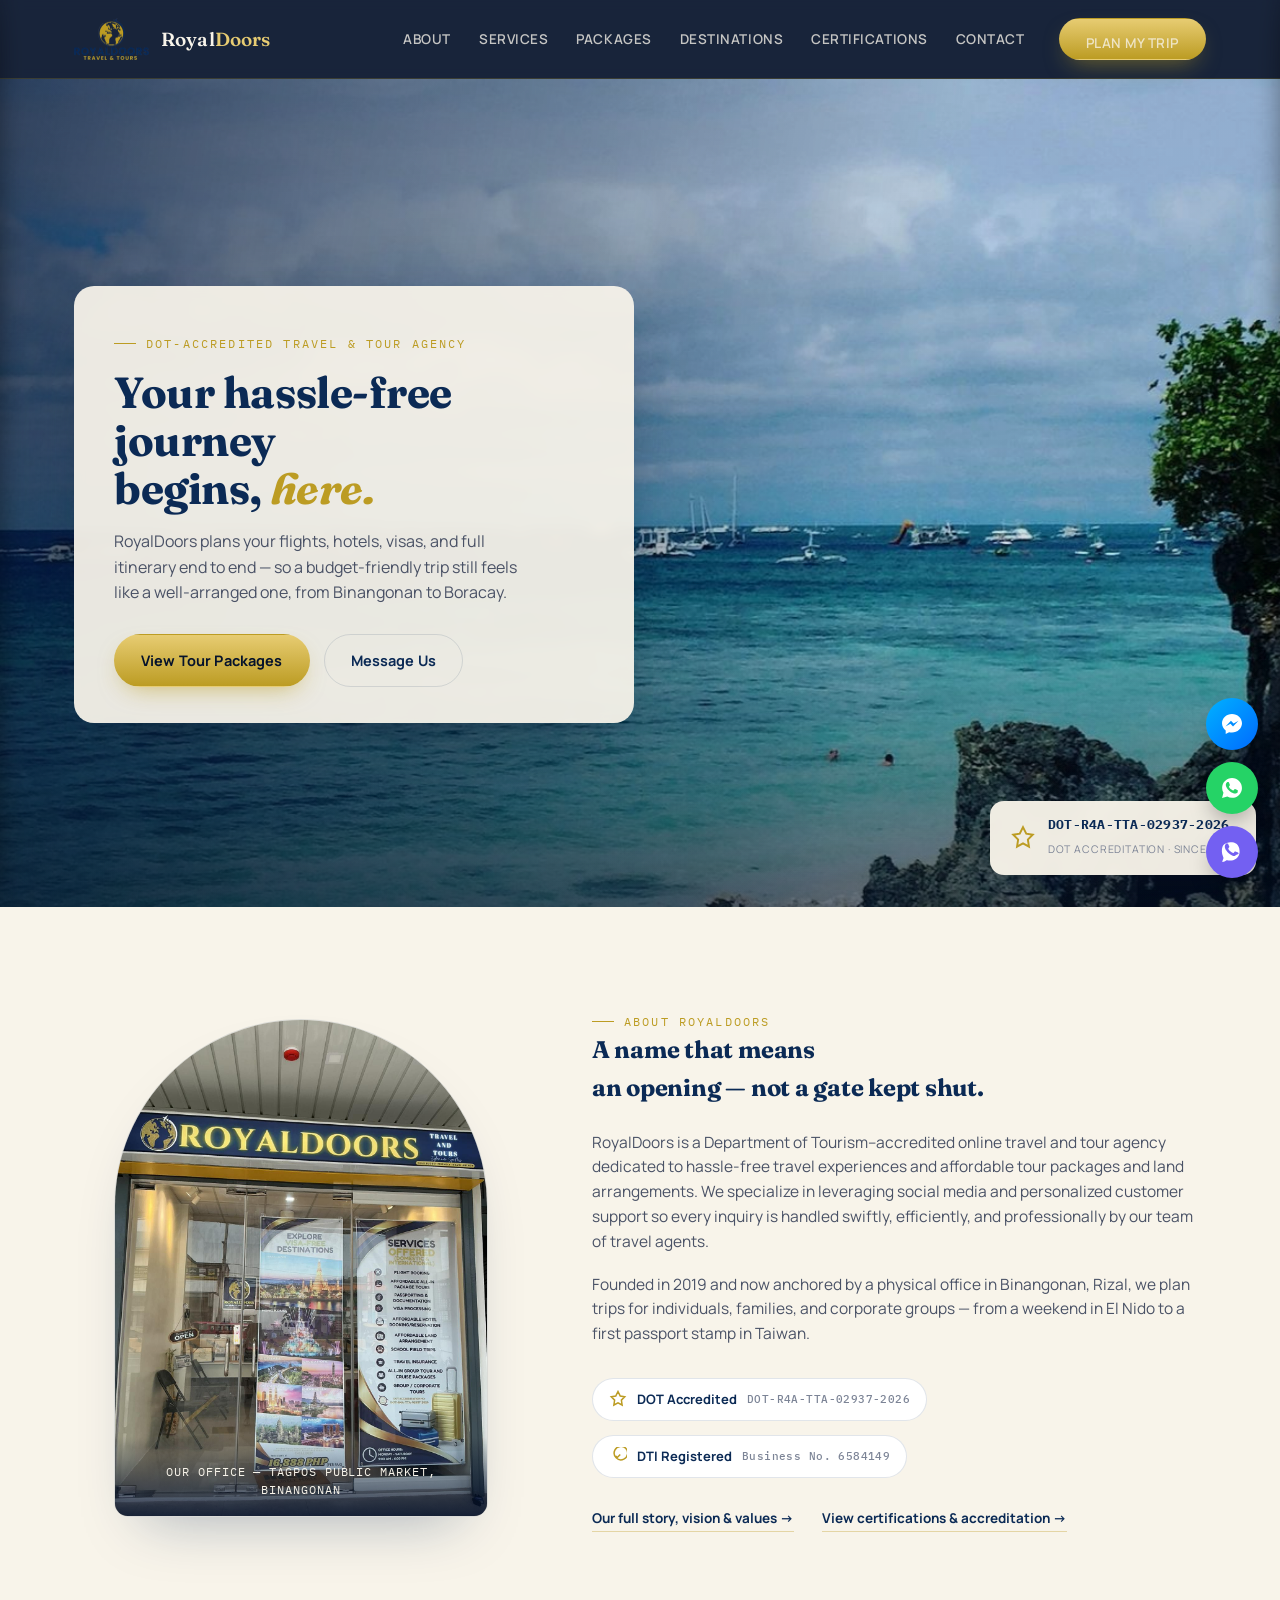
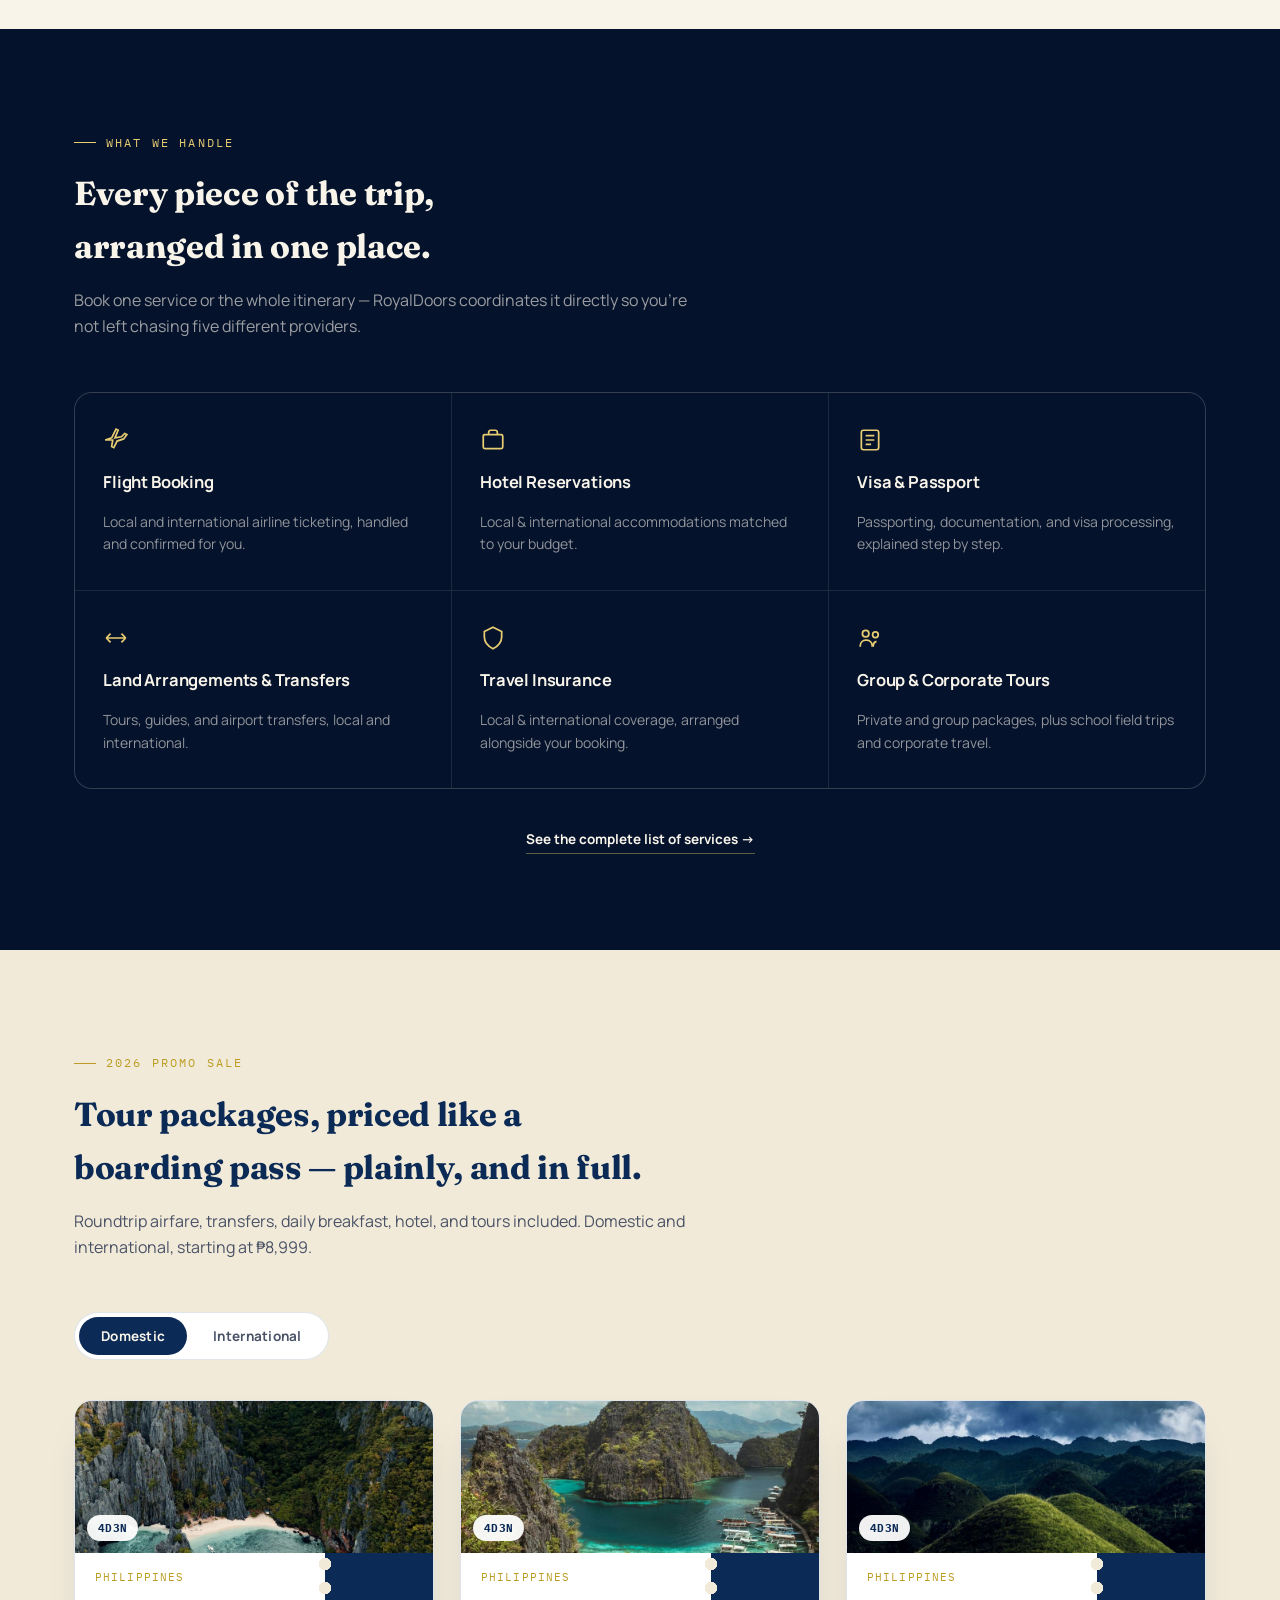
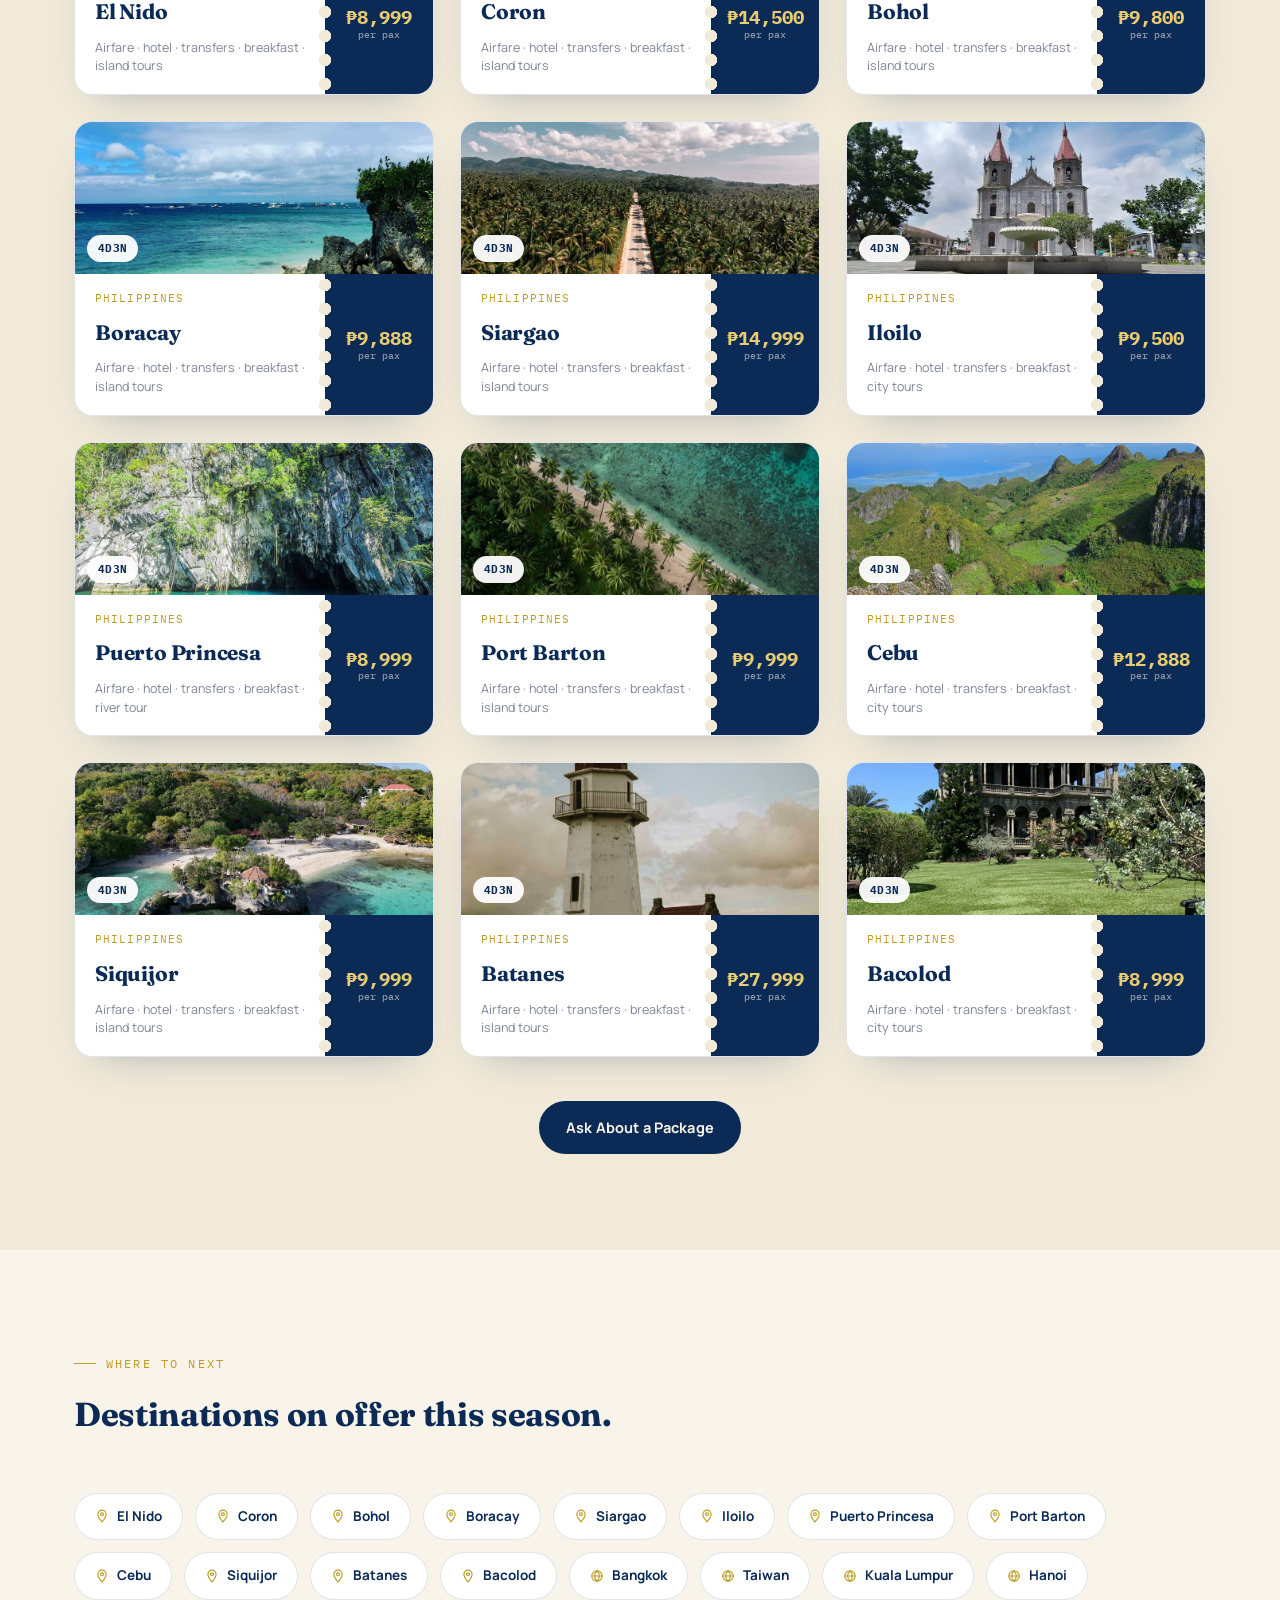
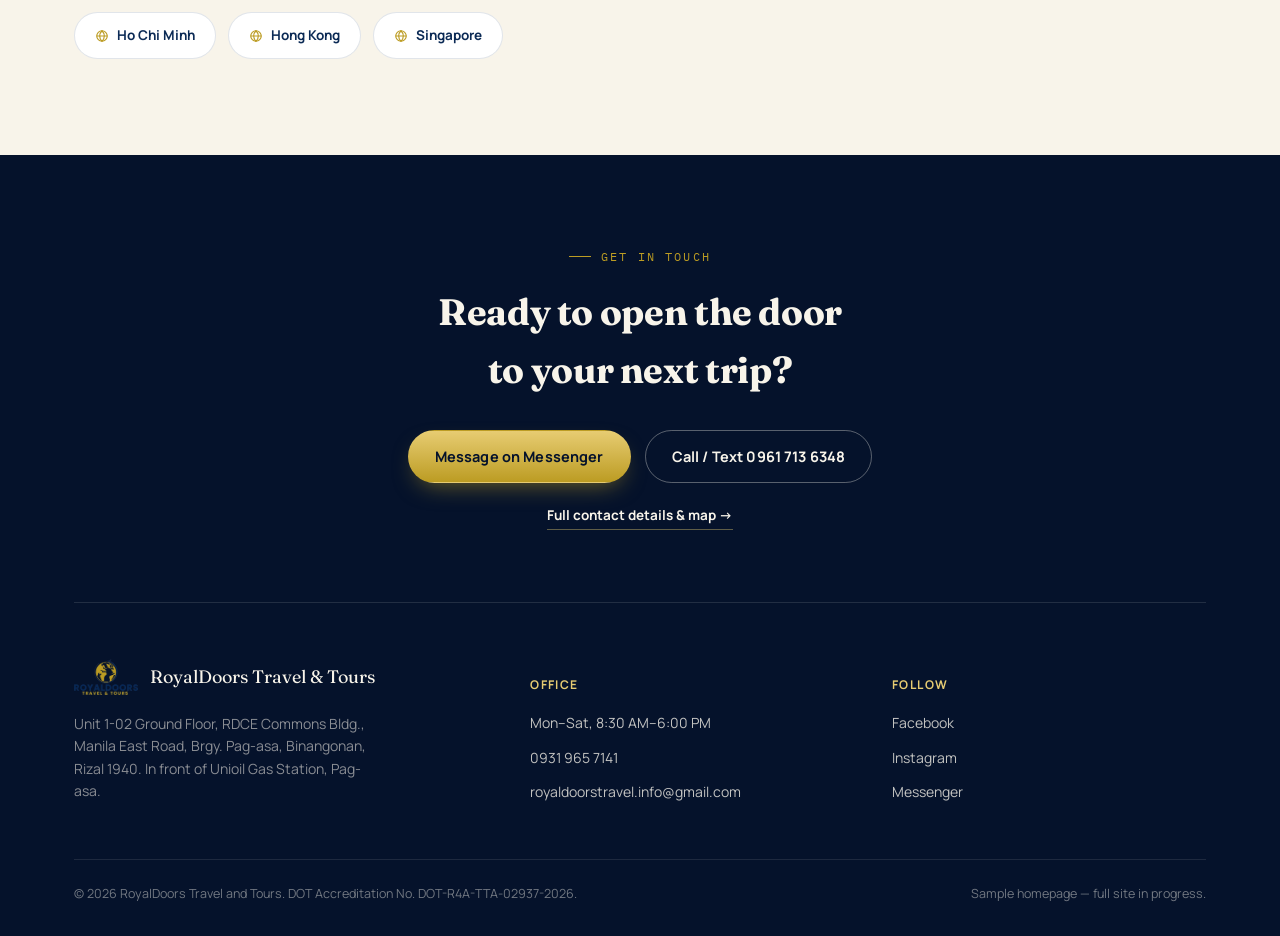
==== commit 1077ba17: "Add per-destination package photos; door intro plays once per session - Package cards now show a rea" ====
--- a/index.html
+++ b/index.html
@@ -179,82 +179,209 @@
       <div class="package-grid" id="package-grid" data-view="domestic">
 
         <article class="ticket" data-region="domestic">
-          <div class="ticket-main">
-            <span class="ticket-route">RDT &rarr; WPU</span>
+          <div class="ticket-photo"><img src="assets/images/packages/el-nido.jpg" alt="El Nido, Palawan limestone cliffs and lagoon" loading="lazy" /><span class="nights-pill">4D3N</span></div>
+          <div class="ticket-main">
+            <span class="ticket-route">Philippines</span>
             <h3 class="ticket-dest">El Nido</h3>
-            <p class="ticket-includes">Airfare &middot; hotel &middot; transfers<br />daily breakfast &middot; island tours</p>
-          </div>
-          <div class="ticket-stub">
-            <span class="nights">4D3N</span>
-            <span class="price">&#8369;8,999<small>per pax</small></span>
-          </div>
-        </article>
-
-        <article class="ticket" data-region="domestic">
-          <div class="ticket-main">
-            <span class="ticket-route">RDT &rarr; MPH</span>
+            <p class="ticket-includes">Airfare &middot; hotel &middot; transfers &middot; breakfast &middot; island tours</p>
+          </div>
+          <div class="ticket-stub"><span class="price">&#8369;8,999<small>per pax</small></span></div>
+        </article>
+
+        <article class="ticket" data-region="domestic">
+          <div class="ticket-photo"><img src="assets/images/packages/coron.jpg" alt="Coron, Palawan turquoise lagoon" loading="lazy" /><span class="nights-pill">4D3N</span></div>
+          <div class="ticket-main">
+            <span class="ticket-route">Philippines</span>
+            <h3 class="ticket-dest">Coron</h3>
+            <p class="ticket-includes">Airfare &middot; hotel &middot; transfers &middot; breakfast &middot; island tours</p>
+          </div>
+          <div class="ticket-stub"><span class="price">&#8369;14,500<small>per pax</small></span></div>
+        </article>
+
+        <article class="ticket" data-region="domestic">
+          <div class="ticket-photo"><img src="assets/images/packages/bohol.jpg" alt="Bohol Chocolate Hills" loading="lazy" /><span class="nights-pill">4D3N</span></div>
+          <div class="ticket-main">
+            <span class="ticket-route">Philippines</span>
+            <h3 class="ticket-dest">Bohol</h3>
+            <p class="ticket-includes">Airfare &middot; hotel &middot; transfers &middot; breakfast &middot; island tours</p>
+          </div>
+          <div class="ticket-stub"><span class="price">&#8369;9,800<small>per pax</small></span></div>
+        </article>
+
+        <article class="ticket" data-region="domestic">
+          <div class="ticket-photo"><img src="assets/images/hero_boracay.jpg" alt="Boracay white sand beach" loading="lazy" /><span class="nights-pill">4D3N</span></div>
+          <div class="ticket-main">
+            <span class="ticket-route">Philippines</span>
             <h3 class="ticket-dest">Boracay</h3>
-            <p class="ticket-includes">Airfare &middot; hotel &middot; transfers<br />daily breakfast &middot; island tours</p>
-          </div>
-          <div class="ticket-stub">
-            <span class="nights">4D3N</span>
-            <span class="price">&#8369;9,888<small>per pax</small></span>
-          </div>
-        </article>
-
-        <article class="ticket" data-region="domestic">
-          <div class="ticket-main">
-            <span class="ticket-route">RDT &rarr; USU</span>
+            <p class="ticket-includes">Airfare &middot; hotel &middot; transfers &middot; breakfast &middot; island tours</p>
+          </div>
+          <div class="ticket-stub"><span class="price">&#8369;9,888<small>per pax</small></span></div>
+        </article>
+
+        <article class="ticket" data-region="domestic">
+          <div class="ticket-photo"><img src="assets/images/packages/siargao.jpg" alt="Siargao island surf coastline" loading="lazy" /><span class="nights-pill">4D3N</span></div>
+          <div class="ticket-main">
+            <span class="ticket-route">Philippines</span>
             <h3 class="ticket-dest">Siargao</h3>
-            <p class="ticket-includes">Airfare &middot; hotel &middot; transfers<br />daily breakfast &middot; island tours</p>
-          </div>
-          <div class="ticket-stub">
-            <span class="nights">4D3N</span>
-            <span class="price">&#8369;14,999<small>per pax</small></span>
-          </div>
-        </article>
-
-        <article class="ticket" data-region="international" style="display:none;">
-          <div class="ticket-main">
-            <span class="ticket-route">RDT &rarr; BKK</span>
+            <p class="ticket-includes">Airfare &middot; hotel &middot; transfers &middot; breakfast &middot; island tours</p>
+          </div>
+          <div class="ticket-stub"><span class="price">&#8369;14,999<small>per pax</small></span></div>
+        </article>
+
+        <article class="ticket" data-region="domestic">
+          <div class="ticket-photo"><img src="assets/images/packages/iloilo.jpg" alt="Iloilo heritage street" loading="lazy" /><span class="nights-pill">4D3N</span></div>
+          <div class="ticket-main">
+            <span class="ticket-route">Philippines</span>
+            <h3 class="ticket-dest">Iloilo</h3>
+            <p class="ticket-includes">Airfare &middot; hotel &middot; transfers &middot; breakfast &middot; city tours</p>
+          </div>
+          <div class="ticket-stub"><span class="price">&#8369;9,500<small>per pax</small></span></div>
+        </article>
+
+        <article class="ticket" data-region="domestic">
+          <div class="ticket-photo"><img src="assets/images/packages/puerto-princesa.jpg" alt="Puerto Princesa underground river" loading="lazy" /><span class="nights-pill">4D3N</span></div>
+          <div class="ticket-main">
+            <span class="ticket-route">Philippines</span>
+            <h3 class="ticket-dest">Puerto Princesa</h3>
+            <p class="ticket-includes">Airfare &middot; hotel &middot; transfers &middot; breakfast &middot; river tour</p>
+          </div>
+          <div class="ticket-stub"><span class="price">&#8369;8,999<small>per pax</small></span></div>
+        </article>
+
+        <article class="ticket" data-region="domestic">
+          <div class="ticket-photo"><img src="assets/images/packages/port-barton.jpg" alt="Port Barton palm-lined beach" loading="lazy" /><span class="nights-pill">4D3N</span></div>
+          <div class="ticket-main">
+            <span class="ticket-route">Philippines</span>
+            <h3 class="ticket-dest">Port Barton</h3>
+            <p class="ticket-includes">Airfare &middot; hotel &middot; transfers &middot; breakfast &middot; island tours</p>
+          </div>
+          <div class="ticket-stub"><span class="price">&#8369;9,999<small>per pax</small></span></div>
+        </article>
+
+        <article class="ticket" data-region="domestic">
+          <div class="ticket-photo"><img src="assets/images/packages/cebu.jpg" alt="Cebu heritage landmark" loading="lazy" /><span class="nights-pill">4D3N</span></div>
+          <div class="ticket-main">
+            <span class="ticket-route">Philippines</span>
+            <h3 class="ticket-dest">Cebu</h3>
+            <p class="ticket-includes">Airfare &middot; hotel &middot; transfers &middot; breakfast &middot; city tours</p>
+          </div>
+          <div class="ticket-stub"><span class="price">&#8369;12,888<small>per pax</small></span></div>
+        </article>
+
+        <article class="ticket" data-region="domestic">
+          <div class="ticket-photo"><img src="assets/images/packages/siquijor.jpg" alt="Siquijor waterfalls" loading="lazy" /><span class="nights-pill">4D3N</span></div>
+          <div class="ticket-main">
+            <span class="ticket-route">Philippines</span>
+            <h3 class="ticket-dest">Siquijor</h3>
+            <p class="ticket-includes">Airfare &middot; hotel &middot; transfers &middot; breakfast &middot; island tours</p>
+          </div>
+          <div class="ticket-stub"><span class="price">&#8369;9,999<small>per pax</small></span></div>
+        </article>
+
+        <article class="ticket" data-region="domestic">
+          <div class="ticket-photo"><img src="assets/images/packages/batanes.jpg" alt="Batanes rolling hills and lighthouse" loading="lazy" /><span class="nights-pill">4D3N</span></div>
+          <div class="ticket-main">
+            <span class="ticket-route">Philippines</span>
+            <h3 class="ticket-dest">Batanes</h3>
+            <p class="ticket-includes">Airfare &middot; hotel &middot; transfers &middot; breakfast &middot; island tours</p>
+          </div>
+          <div class="ticket-stub"><span class="price">&#8369;27,999<small>per pax</small></span></div>
+        </article>
+
+        <article class="ticket" data-region="domestic">
+          <div class="ticket-photo"><img src="assets/images/packages/bacolod.jpg" alt="Bacolod landmark" loading="lazy" /><span class="nights-pill">4D3N</span></div>
+          <div class="ticket-main">
+            <span class="ticket-route">Philippines</span>
+            <h3 class="ticket-dest">Bacolod</h3>
+            <p class="ticket-includes">Airfare &middot; hotel &middot; transfers &middot; breakfast &middot; city tours</p>
+          </div>
+          <div class="ticket-stub"><span class="price">&#8369;8,999<small>per pax</small></span></div>
+        </article>
+
+        <article class="ticket" data-region="international" style="display:none;">
+          <div class="ticket-photo"><img src="assets/images/packages/bangkok.jpg" alt="Bangkok, Thailand temple skyline" loading="lazy" /><span class="nights-pill">4D3N</span></div>
+          <div class="ticket-main">
+            <span class="ticket-route">Thailand</span>
             <h3 class="ticket-dest">Bangkok</h3>
-            <p class="ticket-includes">Roundtrip airfare &middot; hotel<br />transfers &middot; daily breakfast &middot; tours</p>
-          </div>
-          <div class="ticket-stub">
-            <span class="nights">4D3N</span>
-            <span class="price">&#8369;16,888<small>per pax</small></span>
-          </div>
-        </article>
-
-        <article class="ticket" data-region="international" style="display:none;">
-          <div class="ticket-main">
-            <span class="ticket-route">RDT &rarr; SIN</span>
+            <p class="ticket-includes">Roundtrip airfare &middot; hotel &middot; transfers &middot; breakfast &middot; tours</p>
+          </div>
+          <div class="ticket-stub"><span class="price">&#8369;16,888<small>per pax</small></span></div>
+        </article>
+
+        <article class="ticket" data-region="international" style="display:none;">
+          <div class="ticket-photo"><img src="assets/images/packages/taiwan.jpg" alt="Taiwan cityscape" loading="lazy" /><span class="nights-pill">4D3N</span></div>
+          <div class="ticket-main">
+            <span class="ticket-route">Taiwan</span>
+            <h3 class="ticket-dest">Taiwan</h3>
+            <p class="ticket-includes">Roundtrip airfare &middot; hotel &middot; transfers &middot; breakfast &middot; tours</p>
+          </div>
+          <div class="ticket-stub"><span class="price">&#8369;23,888<small>per pax</small></span></div>
+        </article>
+
+        <article class="ticket" data-region="international" style="display:none;">
+          <div class="ticket-photo"><img src="assets/images/packages/kuala-lumpur.jpg" alt="Kuala Lumpur, Malaysia skyline" loading="lazy" /><span class="nights-pill">4D3N</span></div>
+          <div class="ticket-main">
+            <span class="ticket-route">Malaysia</span>
+            <h3 class="ticket-dest">Kuala Lumpur</h3>
+            <p class="ticket-includes">Roundtrip airfare &middot; hotel &middot; transfers &middot; breakfast &middot; tours</p>
+          </div>
+          <div class="ticket-stub"><span class="price">&#8369;17,888<small>per pax</small></span></div>
+        </article>
+
+        <article class="ticket" data-region="international" style="display:none;">
+          <div class="ticket-photo"><img src="assets/images/packages/twin-city.jpg" alt="Shenzhen skyline" loading="lazy" /><span class="nights-pill">4D3N</span></div>
+          <div class="ticket-main">
+            <span class="ticket-route">Hong Kong &amp; Shenzhen</span>
+            <h3 class="ticket-dest">Twin City</h3>
+            <p class="ticket-includes">Roundtrip airfare &middot; hotel &middot; transfers &middot; breakfast &middot; tours</p>
+          </div>
+          <div class="ticket-stub"><span class="price">&#8369;27,888<small>per pax</small></span></div>
+        </article>
+
+        <article class="ticket" data-region="international" style="display:none;">
+          <div class="ticket-photo"><img src="assets/images/packages/hanoi.jpg" alt="Hanoi, Vietnam scenery" loading="lazy" /><span class="nights-pill">4D3N</span></div>
+          <div class="ticket-main">
+            <span class="ticket-route">Vietnam</span>
+            <h3 class="ticket-dest">Hanoi</h3>
+            <p class="ticket-includes">Roundtrip airfare &middot; hotel &middot; transfers &middot; breakfast &middot; tours</p>
+          </div>
+          <div class="ticket-stub"><span class="price">&#8369;21,888<small>per pax</small></span></div>
+        </article>
+
+        <article class="ticket" data-region="international" style="display:none;">
+          <div class="ticket-photo"><img src="assets/images/packages/ho-chi-minh.jpg" alt="Ho Chi Minh City, Vietnam skyline" loading="lazy" /><span class="nights-pill">4D3N</span></div>
+          <div class="ticket-main">
+            <span class="ticket-route">Vietnam</span>
+            <h3 class="ticket-dest">Ho Chi Minh</h3>
+            <p class="ticket-includes">Roundtrip airfare &middot; hotel &middot; transfers &middot; breakfast &middot; tours</p>
+          </div>
+          <div class="ticket-stub"><span class="price">&#8369;21,888<small>per pax</small></span></div>
+        </article>
+
+        <article class="ticket" data-region="international" style="display:none;">
+          <div class="ticket-photo"><img src="assets/images/packages/hong-kong.jpg" alt="Hong Kong skyline and harbour" loading="lazy" /><span class="nights-pill">4D3N</span></div>
+          <div class="ticket-main">
+            <span class="ticket-route">Hong Kong SAR</span>
+            <h3 class="ticket-dest">Hong Kong</h3>
+            <p class="ticket-includes">Roundtrip airfare &middot; hotel &middot; transfers &middot; breakfast &middot; tours</p>
+          </div>
+          <div class="ticket-stub"><span class="price">&#8369;17,888<small>per pax</small></span></div>
+        </article>
+
+        <article class="ticket" data-region="international" style="display:none;">
+          <div class="ticket-photo"><img src="assets/images/packages/singapore.jpg" alt="Singapore skyline" loading="lazy" /><span class="nights-pill">4D3N</span></div>
+          <div class="ticket-main">
+            <span class="ticket-route">Singapore</span>
             <h3 class="ticket-dest">Singapore</h3>
-            <p class="ticket-includes">Roundtrip airfare &middot; hotel<br />transfers &middot; daily breakfast &middot; tours</p>
-          </div>
-          <div class="ticket-stub">
-            <span class="nights">4D3N</span>
-            <span class="price">&#8369;23,888<small>per pax</small></span>
-          </div>
-        </article>
-
-        <article class="ticket" data-region="international" style="display:none;">
-          <div class="ticket-main">
-            <span class="ticket-route">RDT &rarr; KUL</span>
-            <h3 class="ticket-dest">Kuala Lumpur</h3>
-            <p class="ticket-includes">Roundtrip airfare &middot; hotel<br />transfers &middot; daily breakfast &middot; tours</p>
-          </div>
-          <div class="ticket-stub">
-            <span class="nights">4D3N</span>
-            <span class="price">&#8369;17,888<small>per pax</small></span>
-          </div>
-        </article>
-
-      </div>
-
-      <div class="packages-more">
-        <p>This is a preview &mdash; the full build lists all 12 domestic and 8 international packages from the 2026 promo sale.</p>
-        <a class="btn btn-navy" href="#contact">Ask About a Package</a>
+            <p class="ticket-includes">Roundtrip airfare &middot; hotel &middot; transfers &middot; breakfast &middot; tours</p>
+          </div>
+          <div class="ticket-stub"><span class="price">&#8369;23,888<small>per pax</small></span></div>
+        </article>
+
+      </div>
+
+      <div class="packages-more" style="justify-content:center;">
+        <a class="btn btn-navy" href="contact.html">Ask About a Package</a>
       </div>
     </div>
   </section>
--- a/styles.css
+++ b/styles.css
@@ -523,6 +523,10 @@
 .ticket {
   display: grid;
   grid-template-columns: 1fr 108px;
+  grid-template-rows: 152px auto;
+  grid-template-areas:
+    "photo photo"
+    "main  stub";
   background: #fff;
   border: 1px solid var(--line-navy);
   border-radius: var(--radius-card);
@@ -532,12 +536,29 @@
 }
 .ticket:hover { transform: translateY(-5px); box-shadow: 0 26px 48px -24px rgba(11, 42, 85, 0.5); }
 
-.ticket-main { padding: 24px 22px; display: flex; flex-direction: column; gap: 10px; }
+.ticket-photo { grid-area: photo; position: relative; overflow: hidden; background: var(--paper-100); }
+.ticket-photo img { width: 100%; height: 100%; object-fit: cover; display: block; transition: transform 0.4s ease; }
+.ticket:hover .ticket-photo img { transform: scale(1.07); }
+.ticket-photo .nights-pill {
+  position: absolute;
+  left: 12px; bottom: 12px;
+  background: rgba(255, 255, 255, 0.94);
+  color: var(--navy-800);
+  font-family: var(--font-mono);
+  font-weight: 700;
+  font-size: 10.5px;
+  letter-spacing: 0.03em;
+  padding: 5px 11px;
+  border-radius: 999px;
+}
+
+.ticket-main { grid-area: main; padding: 16px 20px 18px; display: flex; flex-direction: column; gap: 8px; }
 .ticket-route { font-family: var(--font-mono); font-size: 11px; letter-spacing: 0.1em; color: var(--gold-500); text-transform: uppercase; }
-.ticket-dest { font-family: var(--font-display); font-size: 22px; color: var(--navy-800); }
-.ticket-includes { font-size: 12.5px; color: var(--ink-400); line-height: 1.5; margin-top: 4px; }
+.ticket-dest { font-family: var(--font-display); font-size: 21px; color: var(--navy-800); }
+.ticket-includes { font-size: 12.5px; color: var(--ink-400); line-height: 1.5; margin-top: 2px; }
 
 .ticket-stub {
+  grid-area: stub;
   position: relative;
   background: var(--navy-800);
   color: var(--paper-50);
@@ -558,7 +579,6 @@
   background-size: 16px 24px;
   background-repeat: repeat-y;
 }
-.ticket-stub .nights { font-family: var(--font-mono); font-size: 11px; letter-spacing: 0.06em; color: rgba(247,243,234,0.65); }
 .ticket-stub .price { font-family: var(--font-mono); font-weight: 700; font-size: 19px; color: var(--gold-300); line-height: 1.2; }
 .ticket-stub .price small { display: block; font-size: 10px; color: rgba(247,243,234,0.55); font-weight: 500; }
 
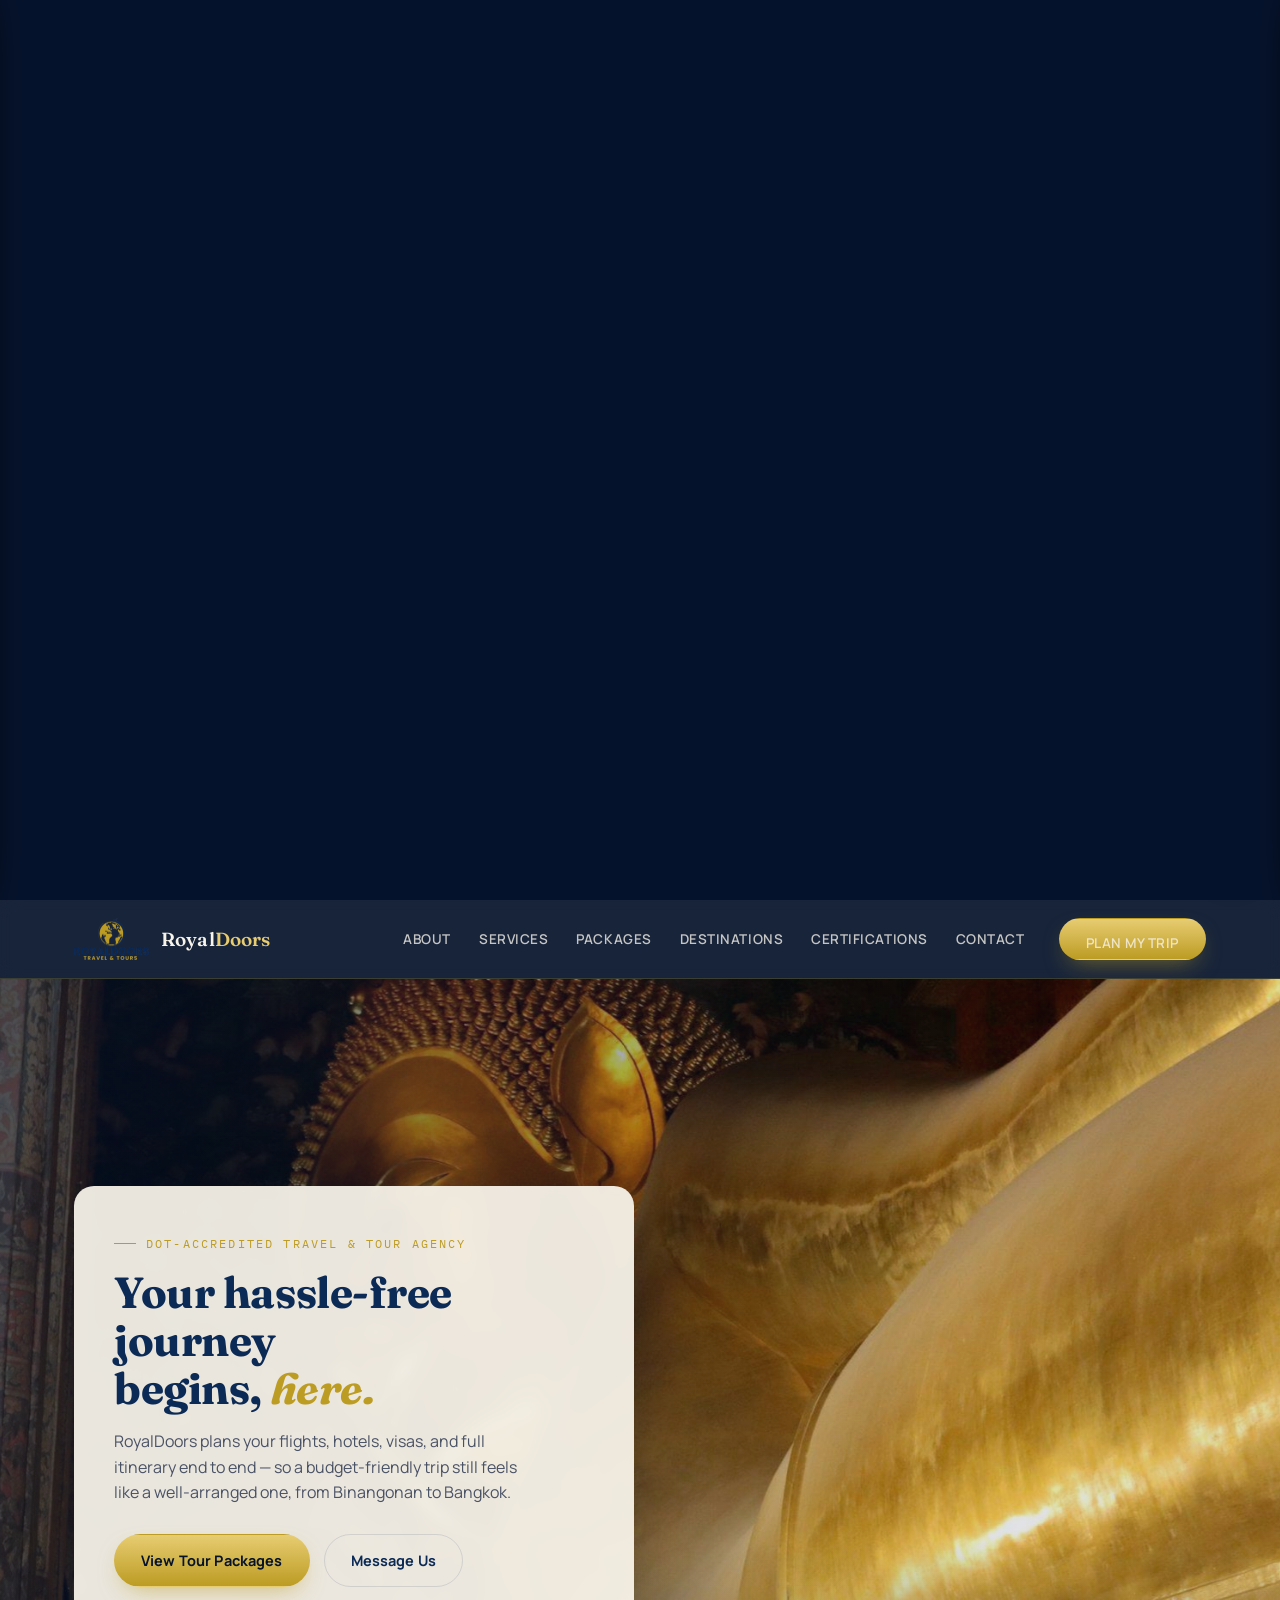
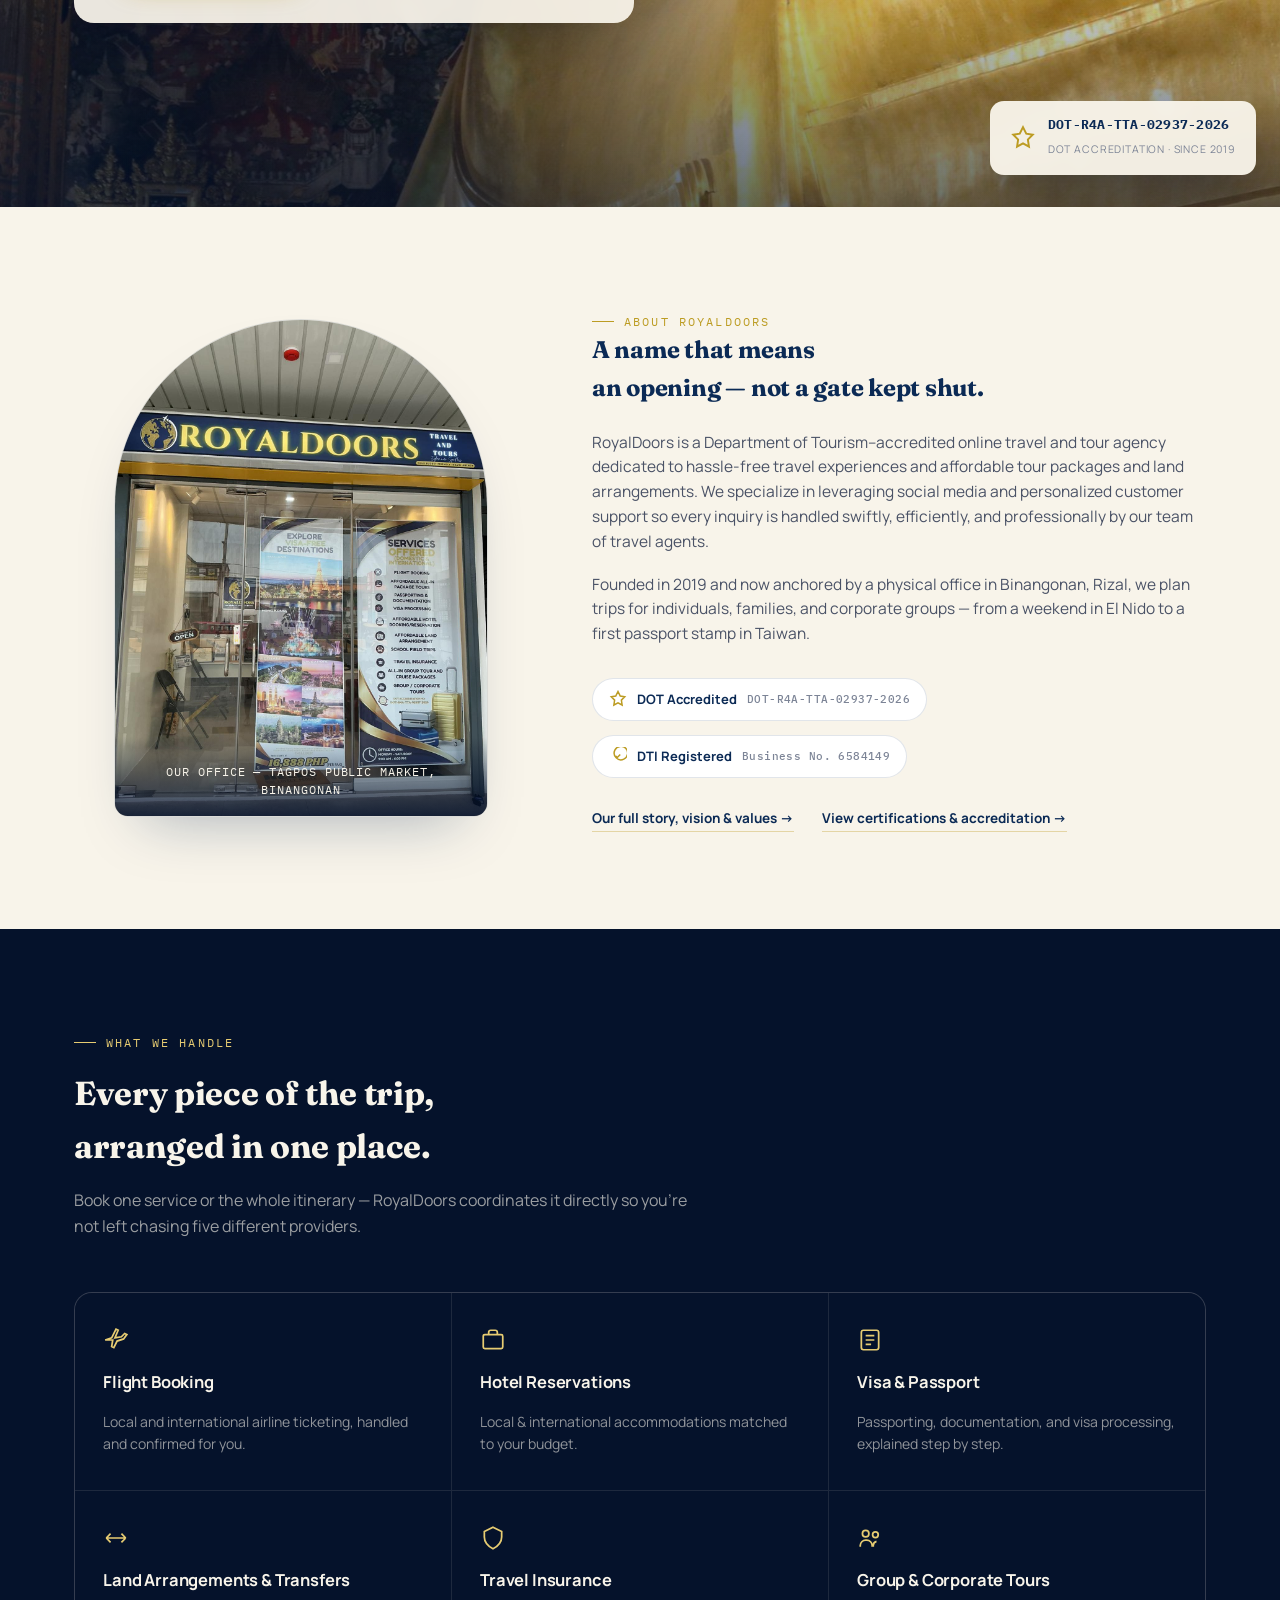
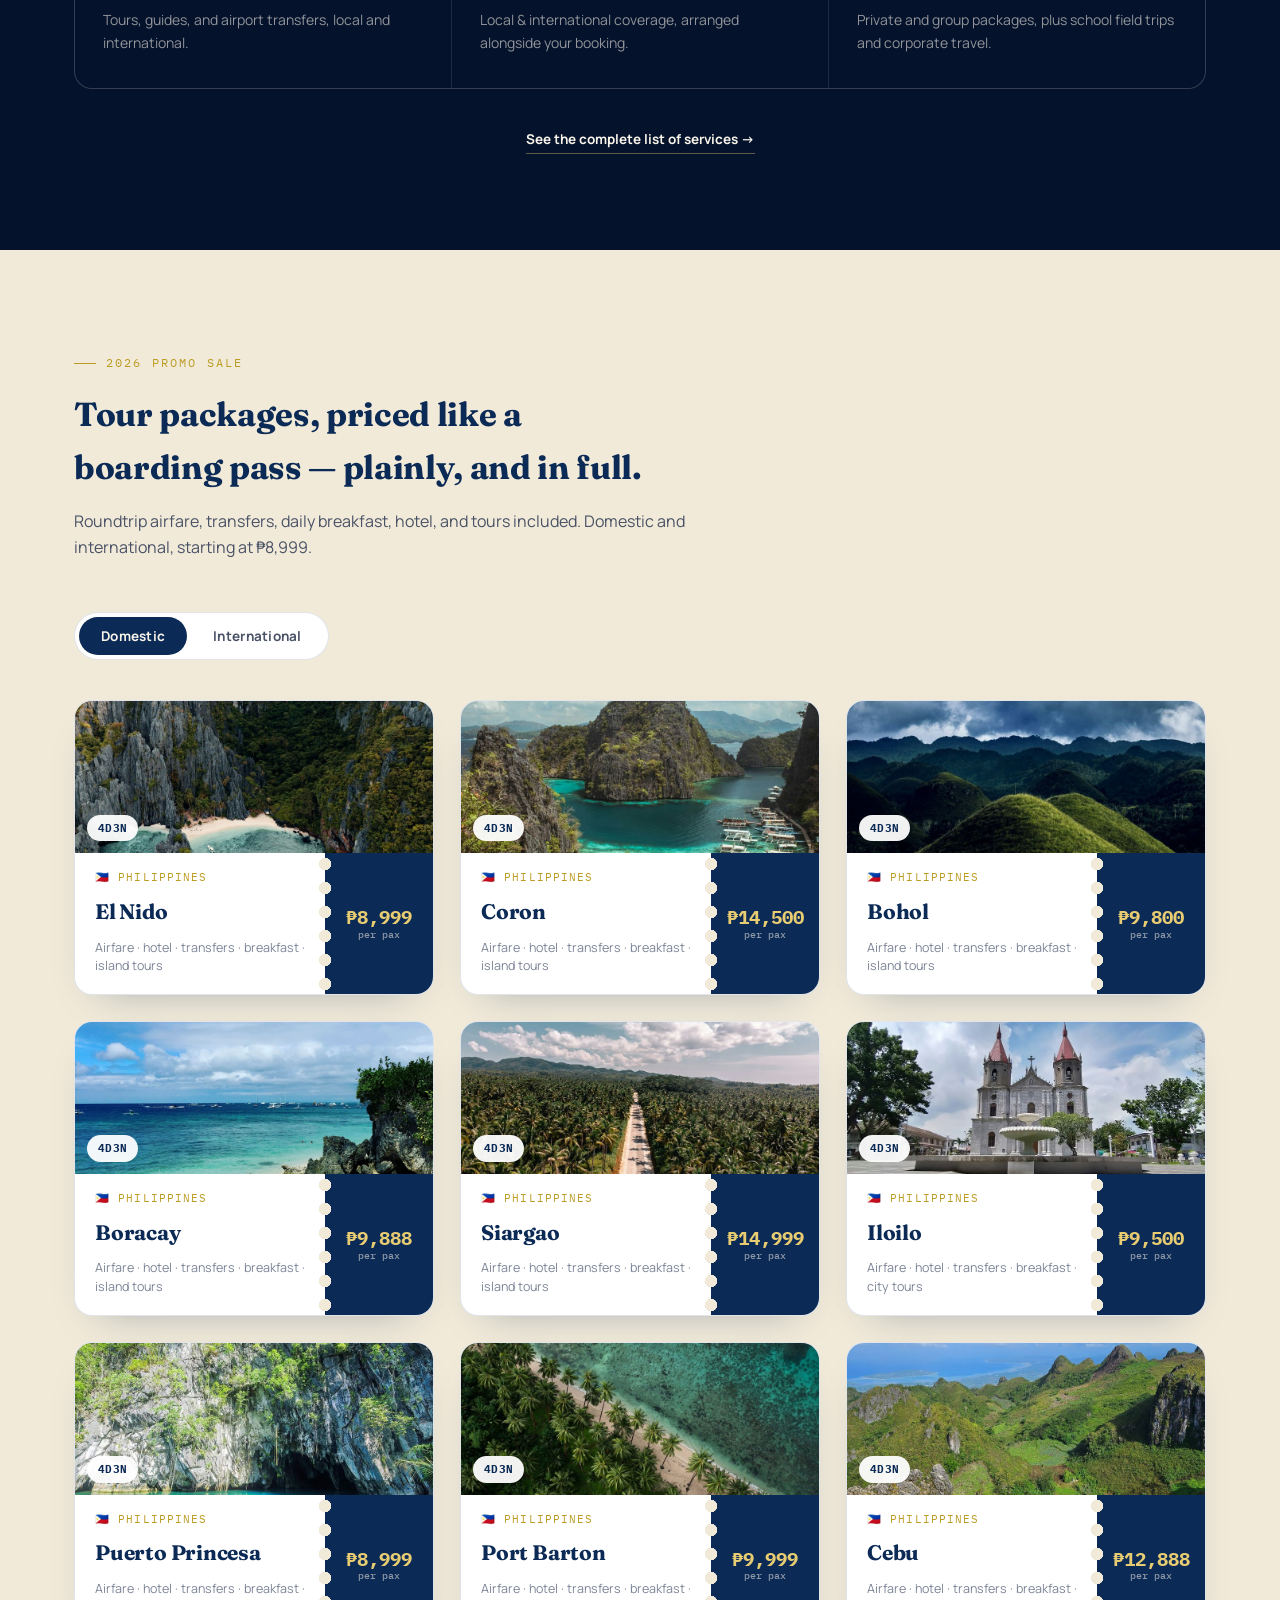
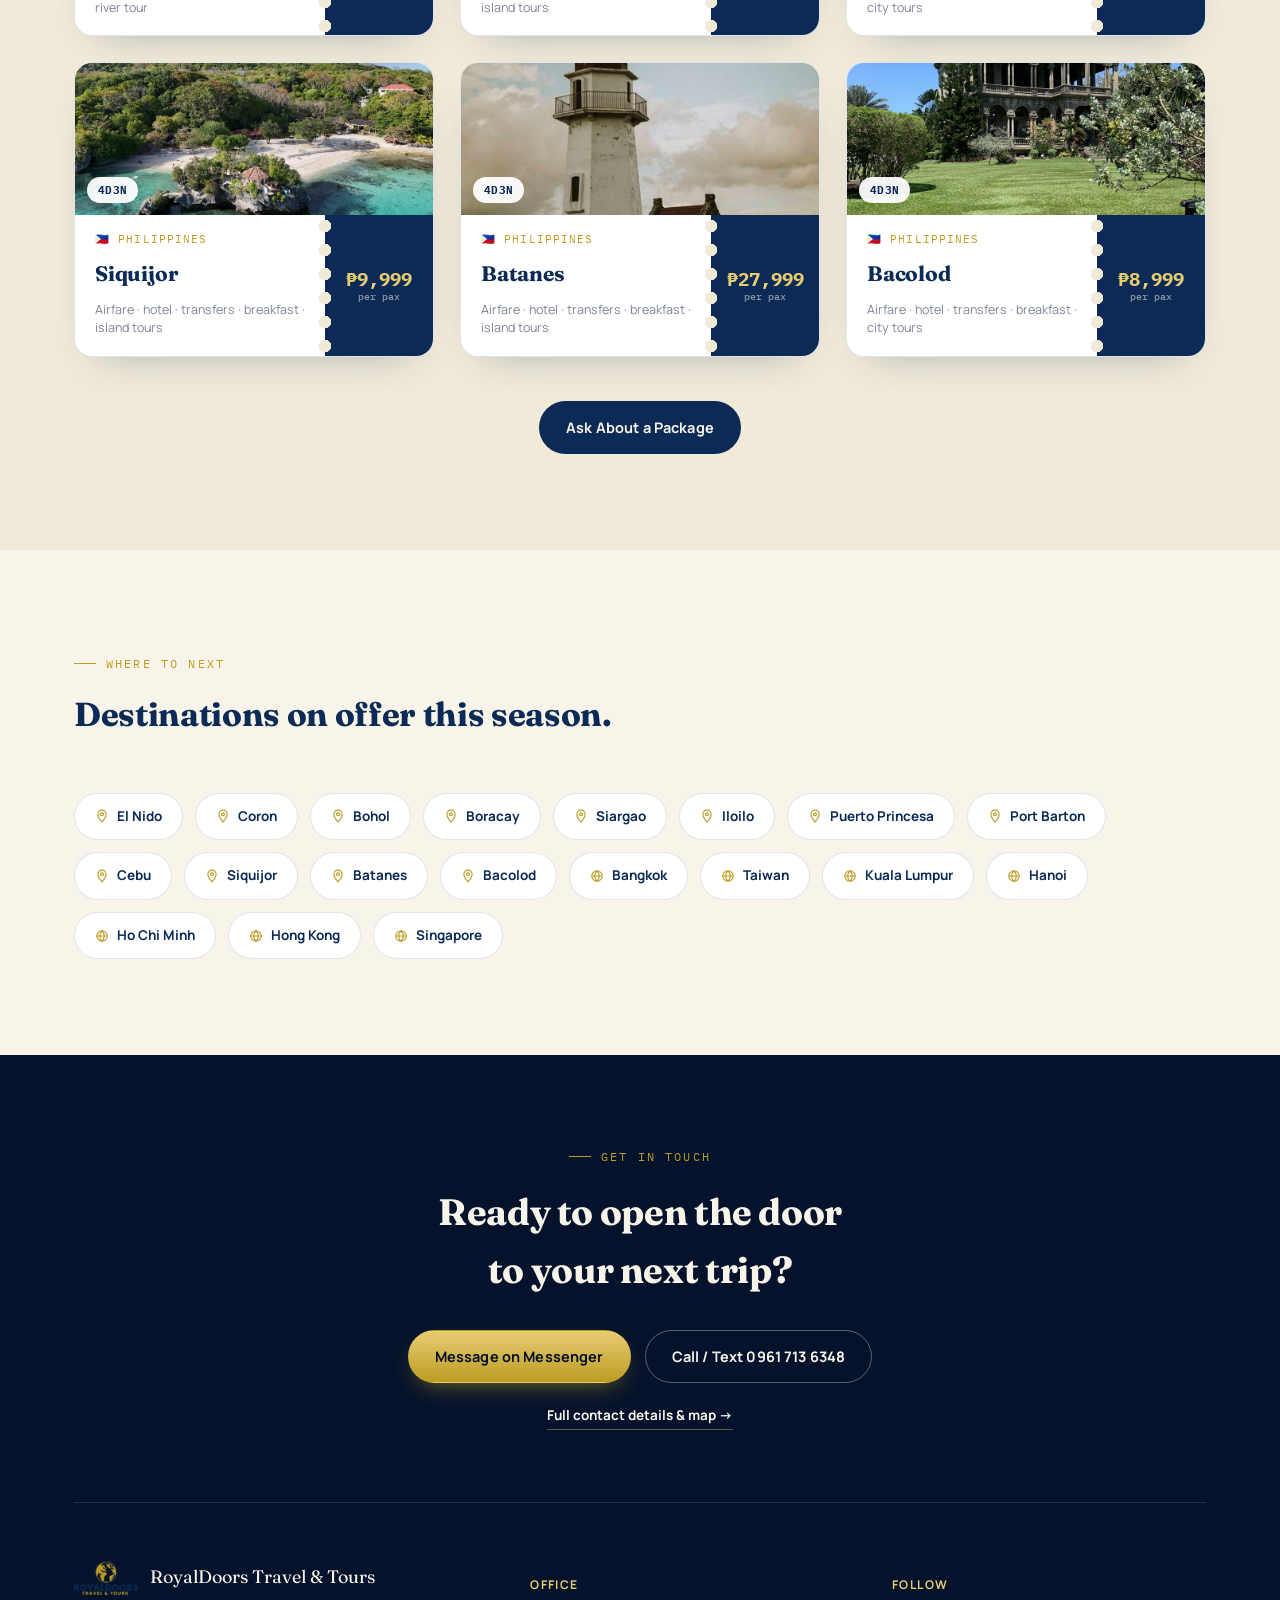
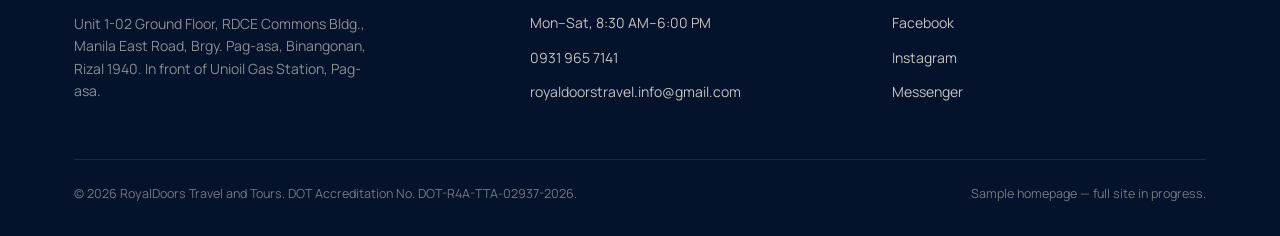
==== commit 18858230: "Drop once-per-session gate on door; add flags; swap hero to Bangkok - Door intro no longer remembers" ====
--- a/index.html
+++ b/index.html
@@ -61,7 +61,7 @@
   <!-- HERO -->
   <section class="hero" id="hero">
     <div class="hero-media">
-      <img class="hero-photo" id="hero-photo" src="assets/images/hero_boracay.jpg" alt="Turquoise water and a rocky, palm-topped headland at White Beach, Boracay" />
+      <img class="hero-photo" id="hero-photo" src="assets/images/hero_bangkok_buddha.jpg" alt="The golden Reclining Buddha at Wat Pho temple, Bangkok" />
       <div class="hero-scrim"></div>
     </div>
 
@@ -69,7 +69,7 @@
       <div class="hero-card">
         <span class="eyebrow">DOT-Accredited Travel &amp; Tour Agency</span>
         <h1>Your hassle&#8209;free journey<br />begins, <em>here.</em></h1>
-        <p class="lede">RoyalDoors plans your flights, hotels, visas, and full itinerary end to end — so a budget-friendly trip still feels like a well-arranged one, from Binangonan to Boracay.</p>
+        <p class="lede">RoyalDoors plans your flights, hotels, visas, and full itinerary end to end — so a budget-friendly trip still feels like a well-arranged one, from Binangonan to Bangkok.</p>
         <div class="hero-actions">
           <a class="btn btn-gold" href="#packages">View Tour Packages</a>
           <a class="btn btn-outline" href="#contact">Message Us</a>
@@ -181,7 +181,7 @@
         <article class="ticket" data-region="domestic">
           <div class="ticket-photo"><img src="assets/images/packages/el-nido.jpg" alt="El Nido, Palawan limestone cliffs and lagoon" loading="lazy" /><span class="nights-pill">4D3N</span></div>
           <div class="ticket-main">
-            <span class="ticket-route">Philippines</span>
+            <span class="ticket-route">&#127477;&#127469; Philippines</span>
             <h3 class="ticket-dest">El Nido</h3>
             <p class="ticket-includes">Airfare &middot; hotel &middot; transfers &middot; breakfast &middot; island tours</p>
           </div>
@@ -191,7 +191,7 @@
         <article class="ticket" data-region="domestic">
           <div class="ticket-photo"><img src="assets/images/packages/coron.jpg" alt="Coron, Palawan turquoise lagoon" loading="lazy" /><span class="nights-pill">4D3N</span></div>
           <div class="ticket-main">
-            <span class="ticket-route">Philippines</span>
+            <span class="ticket-route">&#127477;&#127469; Philippines</span>
             <h3 class="ticket-dest">Coron</h3>
             <p class="ticket-includes">Airfare &middot; hotel &middot; transfers &middot; breakfast &middot; island tours</p>
           </div>
@@ -201,7 +201,7 @@
         <article class="ticket" data-region="domestic">
           <div class="ticket-photo"><img src="assets/images/packages/bohol.jpg" alt="Bohol Chocolate Hills" loading="lazy" /><span class="nights-pill">4D3N</span></div>
           <div class="ticket-main">
-            <span class="ticket-route">Philippines</span>
+            <span class="ticket-route">&#127477;&#127469; Philippines</span>
             <h3 class="ticket-dest">Bohol</h3>
             <p class="ticket-includes">Airfare &middot; hotel &middot; transfers &middot; breakfast &middot; island tours</p>
           </div>
@@ -211,7 +211,7 @@
         <article class="ticket" data-region="domestic">
           <div class="ticket-photo"><img src="assets/images/hero_boracay.jpg" alt="Boracay white sand beach" loading="lazy" /><span class="nights-pill">4D3N</span></div>
           <div class="ticket-main">
-            <span class="ticket-route">Philippines</span>
+            <span class="ticket-route">&#127477;&#127469; Philippines</span>
             <h3 class="ticket-dest">Boracay</h3>
             <p class="ticket-includes">Airfare &middot; hotel &middot; transfers &middot; breakfast &middot; island tours</p>
           </div>
@@ -221,7 +221,7 @@
         <article class="ticket" data-region="domestic">
           <div class="ticket-photo"><img src="assets/images/packages/siargao.jpg" alt="Siargao island surf coastline" loading="lazy" /><span class="nights-pill">4D3N</span></div>
           <div class="ticket-main">
-            <span class="ticket-route">Philippines</span>
+            <span class="ticket-route">&#127477;&#127469; Philippines</span>
             <h3 class="ticket-dest">Siargao</h3>
             <p class="ticket-includes">Airfare &middot; hotel &middot; transfers &middot; breakfast &middot; island tours</p>
           </div>
@@ -231,7 +231,7 @@
         <article class="ticket" data-region="domestic">
           <div class="ticket-photo"><img src="assets/images/packages/iloilo.jpg" alt="Iloilo heritage street" loading="lazy" /><span class="nights-pill">4D3N</span></div>
           <div class="ticket-main">
-            <span class="ticket-route">Philippines</span>
+            <span class="ticket-route">&#127477;&#127469; Philippines</span>
             <h3 class="ticket-dest">Iloilo</h3>
             <p class="ticket-includes">Airfare &middot; hotel &middot; transfers &middot; breakfast &middot; city tours</p>
           </div>
@@ -241,7 +241,7 @@
         <article class="ticket" data-region="domestic">
           <div class="ticket-photo"><img src="assets/images/packages/puerto-princesa.jpg" alt="Puerto Princesa underground river" loading="lazy" /><span class="nights-pill">4D3N</span></div>
           <div class="ticket-main">
-            <span class="ticket-route">Philippines</span>
+            <span class="ticket-route">&#127477;&#127469; Philippines</span>
             <h3 class="ticket-dest">Puerto Princesa</h3>
             <p class="ticket-includes">Airfare &middot; hotel &middot; transfers &middot; breakfast &middot; river tour</p>
           </div>
@@ -251,7 +251,7 @@
         <article class="ticket" data-region="domestic">
           <div class="ticket-photo"><img src="assets/images/packages/port-barton.jpg" alt="Port Barton palm-lined beach" loading="lazy" /><span class="nights-pill">4D3N</span></div>
           <div class="ticket-main">
-            <span class="ticket-route">Philippines</span>
+            <span class="ticket-route">&#127477;&#127469; Philippines</span>
             <h3 class="ticket-dest">Port Barton</h3>
             <p class="ticket-includes">Airfare &middot; hotel &middot; transfers &middot; breakfast &middot; island tours</p>
           </div>
@@ -261,7 +261,7 @@
         <article class="ticket" data-region="domestic">
           <div class="ticket-photo"><img src="assets/images/packages/cebu.jpg" alt="Cebu heritage landmark" loading="lazy" /><span class="nights-pill">4D3N</span></div>
           <div class="ticket-main">
-            <span class="ticket-route">Philippines</span>
+            <span class="ticket-route">&#127477;&#127469; Philippines</span>
             <h3 class="ticket-dest">Cebu</h3>
             <p class="ticket-includes">Airfare &middot; hotel &middot; transfers &middot; breakfast &middot; city tours</p>
           </div>
@@ -271,7 +271,7 @@
         <article class="ticket" data-region="domestic">
           <div class="ticket-photo"><img src="assets/images/packages/siquijor.jpg" alt="Siquijor waterfalls" loading="lazy" /><span class="nights-pill">4D3N</span></div>
           <div class="ticket-main">
-            <span class="ticket-route">Philippines</span>
+            <span class="ticket-route">&#127477;&#127469; Philippines</span>
             <h3 class="ticket-dest">Siquijor</h3>
             <p class="ticket-includes">Airfare &middot; hotel &middot; transfers &middot; breakfast &middot; island tours</p>
           </div>
@@ -281,7 +281,7 @@
         <article class="ticket" data-region="domestic">
           <div class="ticket-photo"><img src="assets/images/packages/batanes.jpg" alt="Batanes rolling hills and lighthouse" loading="lazy" /><span class="nights-pill">4D3N</span></div>
           <div class="ticket-main">
-            <span class="ticket-route">Philippines</span>
+            <span class="ticket-route">&#127477;&#127469; Philippines</span>
             <h3 class="ticket-dest">Batanes</h3>
             <p class="ticket-includes">Airfare &middot; hotel &middot; transfers &middot; breakfast &middot; island tours</p>
           </div>
@@ -291,7 +291,7 @@
         <article class="ticket" data-region="domestic">
           <div class="ticket-photo"><img src="assets/images/packages/bacolod.jpg" alt="Bacolod landmark" loading="lazy" /><span class="nights-pill">4D3N</span></div>
           <div class="ticket-main">
-            <span class="ticket-route">Philippines</span>
+            <span class="ticket-route">&#127477;&#127469; Philippines</span>
             <h3 class="ticket-dest">Bacolod</h3>
             <p class="ticket-includes">Airfare &middot; hotel &middot; transfers &middot; breakfast &middot; city tours</p>
           </div>
@@ -301,7 +301,7 @@
         <article class="ticket" data-region="international" style="display:none;">
           <div class="ticket-photo"><img src="assets/images/packages/bangkok.jpg" alt="Bangkok, Thailand temple skyline" loading="lazy" /><span class="nights-pill">4D3N</span></div>
           <div class="ticket-main">
-            <span class="ticket-route">Thailand</span>
+            <span class="ticket-route">&#127481;&#127469; Thailand</span>
             <h3 class="ticket-dest">Bangkok</h3>
             <p class="ticket-includes">Roundtrip airfare &middot; hotel &middot; transfers &middot; breakfast &middot; tours</p>
           </div>
@@ -311,7 +311,7 @@
         <article class="ticket" data-region="international" style="display:none;">
           <div class="ticket-photo"><img src="assets/images/packages/taiwan.jpg" alt="Taiwan cityscape" loading="lazy" /><span class="nights-pill">4D3N</span></div>
           <div class="ticket-main">
-            <span class="ticket-route">Taiwan</span>
+            <span class="ticket-route">&#127481;&#127484; Taiwan</span>
             <h3 class="ticket-dest">Taiwan</h3>
             <p class="ticket-includes">Roundtrip airfare &middot; hotel &middot; transfers &middot; breakfast &middot; tours</p>
           </div>
@@ -321,7 +321,7 @@
         <article class="ticket" data-region="international" style="display:none;">
           <div class="ticket-photo"><img src="assets/images/packages/kuala-lumpur.jpg" alt="Kuala Lumpur, Malaysia skyline" loading="lazy" /><span class="nights-pill">4D3N</span></div>
           <div class="ticket-main">
-            <span class="ticket-route">Malaysia</span>
+            <span class="ticket-route">&#127474;&#127486; Malaysia</span>
             <h3 class="ticket-dest">Kuala Lumpur</h3>
             <p class="ticket-includes">Roundtrip airfare &middot; hotel &middot; transfers &middot; breakfast &middot; tours</p>
           </div>
@@ -331,7 +331,7 @@
         <article class="ticket" data-region="international" style="display:none;">
           <div class="ticket-photo"><img src="assets/images/packages/twin-city.jpg" alt="Shenzhen skyline" loading="lazy" /><span class="nights-pill">4D3N</span></div>
           <div class="ticket-main">
-            <span class="ticket-route">Hong Kong &amp; Shenzhen</span>
+            <span class="ticket-route">&#127469;&#127472; Hong Kong &amp; Shenzhen</span>
             <h3 class="ticket-dest">Twin City</h3>
             <p class="ticket-includes">Roundtrip airfare &middot; hotel &middot; transfers &middot; breakfast &middot; tours</p>
           </div>
@@ -341,7 +341,7 @@
         <article class="ticket" data-region="international" style="display:none;">
           <div class="ticket-photo"><img src="assets/images/packages/hanoi.jpg" alt="Hanoi, Vietnam scenery" loading="lazy" /><span class="nights-pill">4D3N</span></div>
           <div class="ticket-main">
-            <span class="ticket-route">Vietnam</span>
+            <span class="ticket-route">&#127483;&#127475; Vietnam</span>
             <h3 class="ticket-dest">Hanoi</h3>
             <p class="ticket-includes">Roundtrip airfare &middot; hotel &middot; transfers &middot; breakfast &middot; tours</p>
           </div>
@@ -351,7 +351,7 @@
         <article class="ticket" data-region="international" style="display:none;">
           <div class="ticket-photo"><img src="assets/images/packages/ho-chi-minh.jpg" alt="Ho Chi Minh City, Vietnam skyline" loading="lazy" /><span class="nights-pill">4D3N</span></div>
           <div class="ticket-main">
-            <span class="ticket-route">Vietnam</span>
+            <span class="ticket-route">&#127483;&#127475; Vietnam</span>
             <h3 class="ticket-dest">Ho Chi Minh</h3>
             <p class="ticket-includes">Roundtrip airfare &middot; hotel &middot; transfers &middot; breakfast &middot; tours</p>
           </div>
@@ -361,7 +361,7 @@
         <article class="ticket" data-region="international" style="display:none;">
           <div class="ticket-photo"><img src="assets/images/packages/hong-kong.jpg" alt="Hong Kong skyline and harbour" loading="lazy" /><span class="nights-pill">4D3N</span></div>
           <div class="ticket-main">
-            <span class="ticket-route">Hong Kong SAR</span>
+            <span class="ticket-route">&#127469;&#127472; Hong Kong SAR</span>
             <h3 class="ticket-dest">Hong Kong</h3>
             <p class="ticket-includes">Roundtrip airfare &middot; hotel &middot; transfers &middot; breakfast &middot; tours</p>
           </div>
@@ -371,7 +371,7 @@
         <article class="ticket" data-region="international" style="display:none;">
           <div class="ticket-photo"><img src="assets/images/packages/singapore.jpg" alt="Singapore skyline" loading="lazy" /><span class="nights-pill">4D3N</span></div>
           <div class="ticket-main">
-            <span class="ticket-route">Singapore</span>
+            <span class="ticket-route">&#127480;&#127468; Singapore</span>
             <h3 class="ticket-dest">Singapore</h3>
             <p class="ticket-includes">Roundtrip airfare &middot; hotel &middot; transfers &middot; breakfast &middot; tours</p>
           </div>
--- a/styles.css
+++ b/styles.css
@@ -187,19 +187,23 @@
 
 /* ------------------------------ preloader ---------------------------------- */
 /* a full-viewport pair of royal doors, shown once on first paint, that swing
-   open to reveal the page. perspective lives on the fixed wrapper so the
-   doors (its children) get true hinge-rotation foreshortening. */
-
-/* deliberately no background here: the two door panels below are what's
-   opaque. that way the reveal works from CSS alone the instant they rotate
-   open — it doesn't depend on JS ever running or timing out correctly. */
+   open to reveal the page. deliberately NOT position:fixed — some preview/
+   embed hosts wrap pages in a scaled or transformed container, which per
+   spec makes fixed-position descendants anchor to that ancestor instead of
+   the real viewport (they render at whatever scroll offset the ancestor
+   sits at, not the top). sitting in normal flow as the first thing in
+   <body>, sized to the viewport height, is immune to that entirely —
+   it just IS the top of the page, no positioning trick required.
+   perspective lives here so the doors (its children) get true
+   hinge-rotation foreshortening. */
 .preloader {
-  position: fixed;
-  inset: 0;
+  position: relative;
+  width: 100%;
+  height: 100vh;
   z-index: 9999;
   overflow: hidden;
   perspective: 2600px;
-  pointer-events: none;
+  background: var(--navy-950);
 }
 .preloader-done { display: none; }
 
@@ -223,7 +227,6 @@
   top: 0; bottom: 0;
   width: 50%;
   z-index: 1;
-  pointer-events: auto;
   background-image:
     repeating-linear-gradient(90deg, rgba(255,255,255,0.025) 0 2px, transparent 2px 7px),
     linear-gradient(155deg, #1a4a86 0%, #0e2f61 45%, #071b3c 100%);
@@ -285,7 +288,7 @@
   top: -10%; left: 0;
   width: 100%; height: 122%;
   object-fit: cover;
-  object-position: 62% 45%;
+  object-position: 58% 38%;
   transform: translateY(0) scale(1.05);
   will-change: transform;
 }
